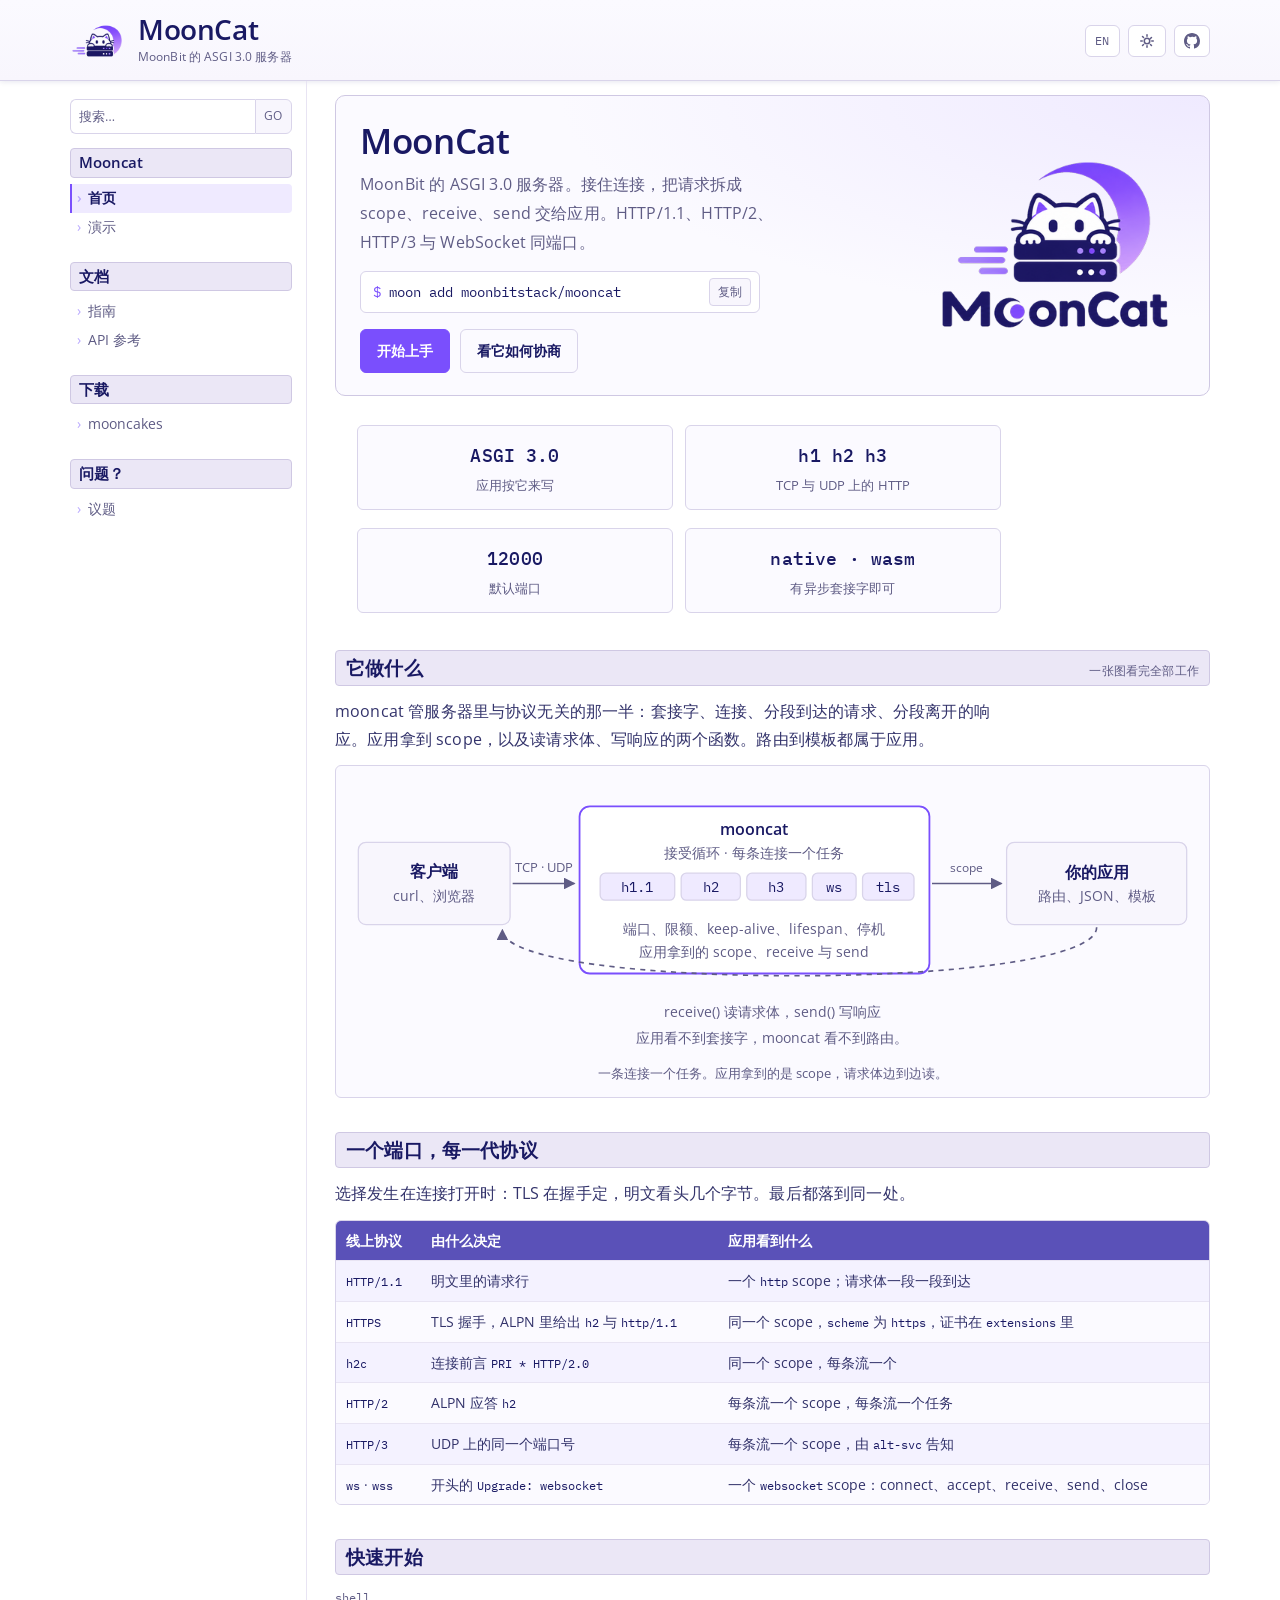
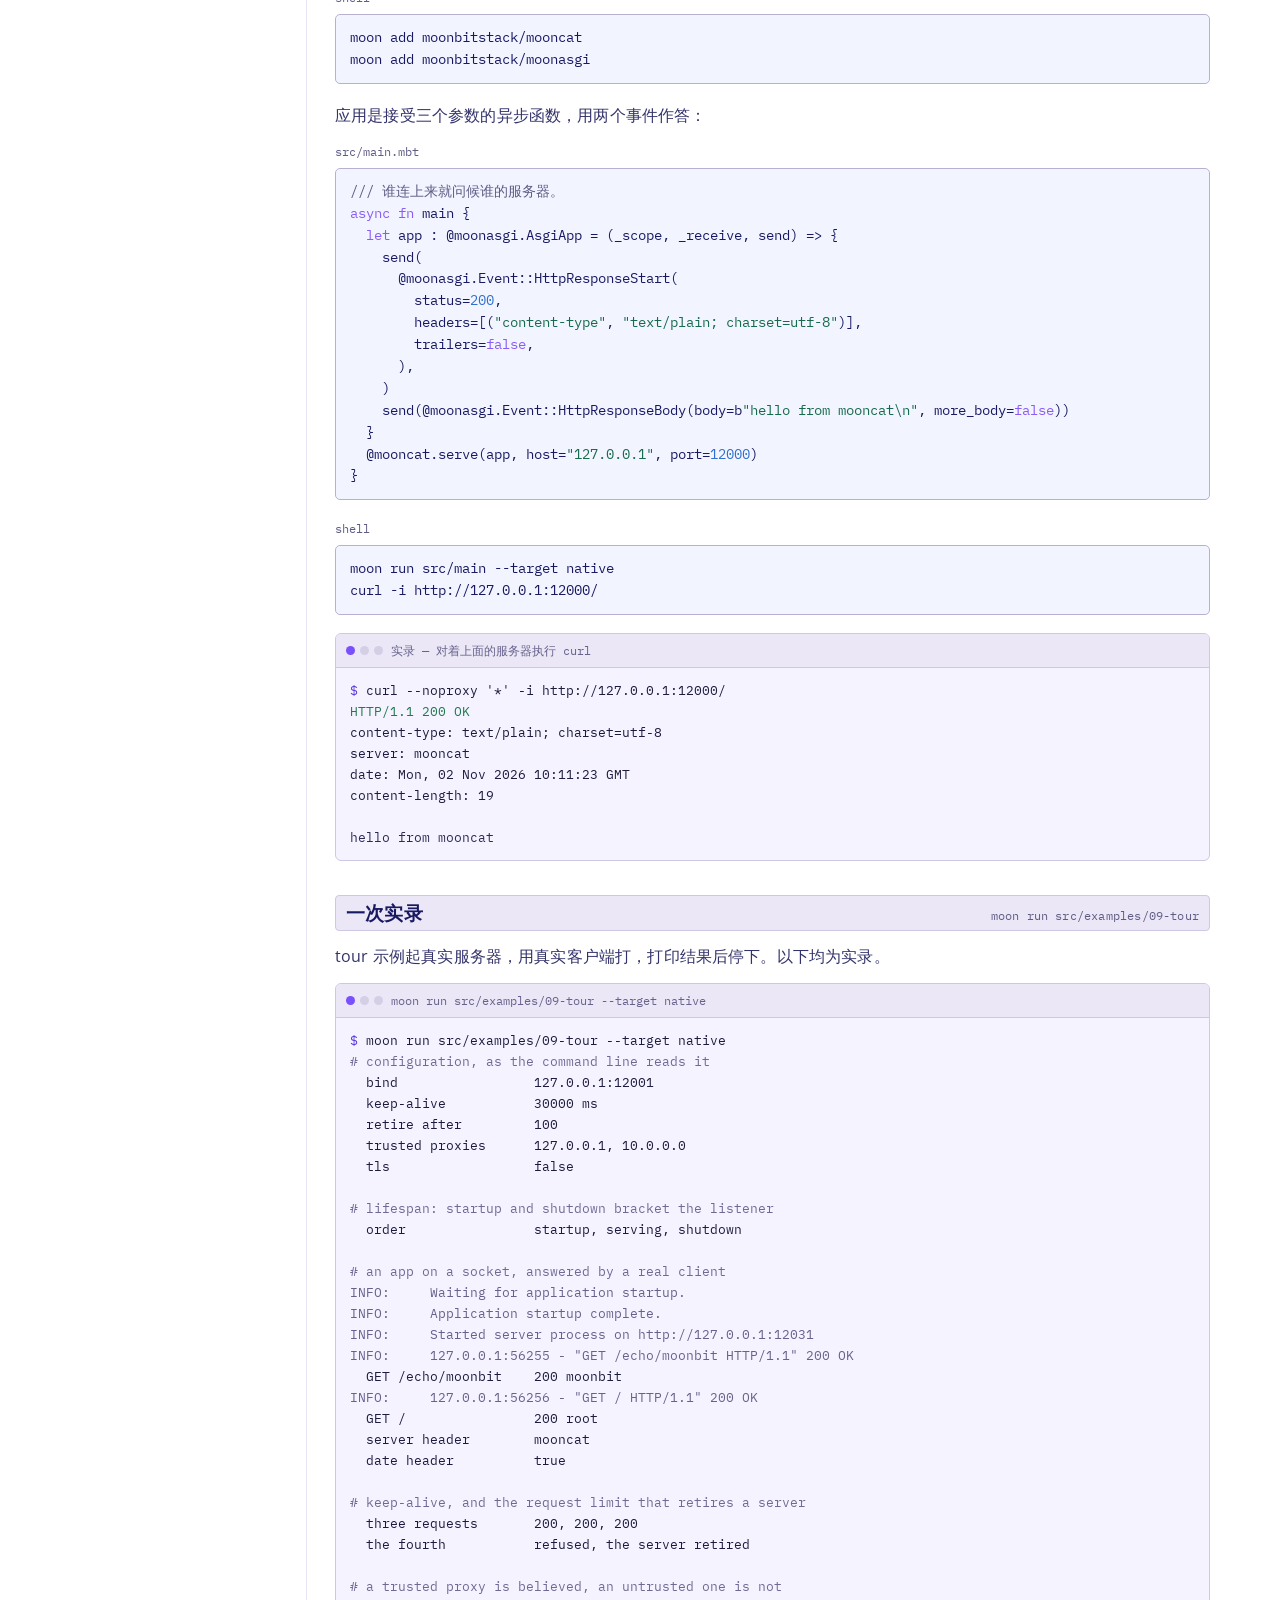
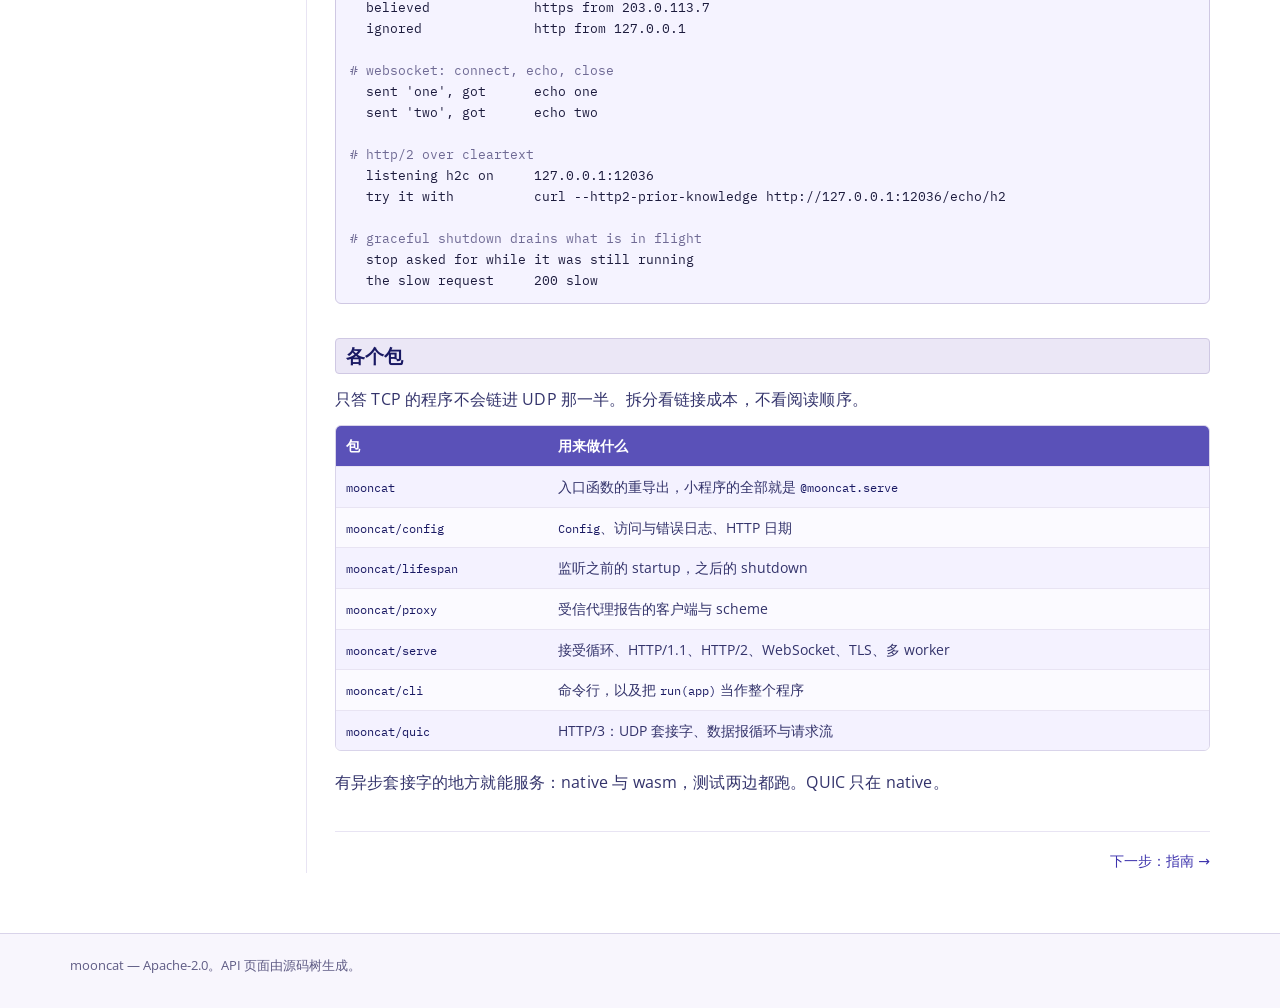
==== docs/zh/index.html @ 3634118f "docs(mooncat): one switch for the language, no strip of tabs, and blocks that keep the page's daylig" ====
<!doctype html>
<html lang="zh" data-root="..">
<head>
<meta charset="utf-8">
<meta name="viewport" content="width=device-width, initial-scale=1">
<title>mooncat — MoonBit 的 ASGI 3.0 服务器</title>
<meta name="description" content="mooncat 在 TCP 与 UDP 上跑一个 ASGI 应用：HTTP/1.1、HTTP/2、HTTP/3、WebSocket 与 TLS 都在一个端口上。">
<link rel="icon" href="../assets/favicon.png" type="image/png">
<link rel="preconnect" href="https://fonts.googleapis.com">
<link rel="preconnect" href="https://fonts.gstatic.com" crossorigin>
<link href="https://fonts.googleapis.com/css2?family=Open+Sans:wght@400;600;700&family=IBM+Plex+Mono:wght@400;500&display=swap" rel="stylesheet">
<link rel="stylesheet" href="../assets/site.css">
</head>
<body>

<header id="header">
  <div class="wrap">
    <div class="head">
      <a class="brand" href="./index.html">
        <img id="logo" src="../assets/icon-alt-light.png" data-light="../assets/icon-alt-light.png" data-dark="../assets/icon-alt.png" data-alt-light="../assets/icon-light.png" data-alt-dark="../assets/icon.png" data-alt-alt="mooncat" alt="MoonCat" width="54" height="49">
        <span class="name">
          <b data-word="MoonCat" data-alt-word="mooncat">MoonCat</b>
          <span>MoonBit 的 ASGI 3.0 服务器</span>
        </span>
      </a>
      <div class="head-tools">
        <a class="lang" href="../index.html" hreflang="en" title="English" aria-label="切换到英文">EN</a>
        <button id="theme" type="button" aria-label="切换主题">
          <svg viewBox="0 0 16 16" aria-hidden="true" fill="currentColor"><path d="M8 1a.75.75 0 0 1 .75.75v1.5a.75.75 0 0 1-1.5 0v-1.5A.75.75 0 0 1 8 1Zm0 11a.75.75 0 0 1 .75.75v1.5a.75.75 0 0 1-1.5 0v-1.5A.75.75 0 0 1 8 12Zm7-4a.75.75 0 0 1-.75.75h-1.5a.75.75 0 0 1 0-1.5h1.5A.75.75 0 0 1 15 8ZM4 8a.75.75 0 0 1-.75.75h-1.5a.75.75 0 0 1 0-1.5h1.5A.75.75 0 0 1 4 8Zm9.02-4.02a.75.75 0 0 1 0 1.06l-1.06 1.06a.75.75 0 1 1-1.06-1.06l1.06-1.06a.75.75 0 0 1 1.06 0ZM5.1 10.9a.75.75 0 0 1 0 1.06L4.04 13.02a.75.75 0 0 1-1.06-1.06L4.04 10.9a.75.75 0 0 1 1.06 0Zm7.92 2.12a.75.75 0 0 1-1.06 0L10.9 11.96a.75.75 0 0 1 1.06-1.06l1.06 1.06a.75.75 0 0 1 0 1.06ZM5.1 5.1a.75.75 0 0 1-1.06 0L2.98 4.04a.75.75 0 0 1 1.06-1.06L5.1 4.04a.75.75 0 0 1 0 1.06ZM8 4.5a3.5 3.5 0 1 0 0 7 3.5 3.5 0 0 0 0-7Zm0 1.5a2 2 0 1 1 0 4 2 2 0 0 1 0-4Z"/></svg>
        </button>
        <a class="gh" href="https://github.com/moonbitstack/mooncat" title="源码在 GitHub">
          <svg viewBox="0 0 16 16" aria-hidden="true" fill="currentColor"><path d="M8 0C3.58 0 0 3.58 0 8c0 3.54 2.29 6.53 5.47 7.59.4.07.55-.17.55-.38 0-.19-.01-.82-.01-1.49-2.01.37-2.53-.49-2.69-.94-.09-.23-.48-.94-.82-1.13-.28-.15-.68-.52-.01-.53.63-.01 1.08.58 1.23.82.72 1.21 1.87.87 2.33.66.07-.52.28-.87.51-1.07-1.78-.2-3.64-.89-3.64-3.95 0-.87.31-1.59.82-2.15-.08-.2-.36-1.02.08-2.12 0 0 .67-.21 2.2.82a7.4 7.4 0 0 1 2-.27c.68 0 1.36.09 2 .27 1.53-1.04 2.2-.82 2.2-.82.44 1.1.16 1.92.08 2.12.51.56.82 1.27.82 2.15 0 3.07-1.87 3.75-3.65 3.95.29.25.54.73.54 1.48 0 1.07-.01 1.93-.01 2.2 0 .21.15.46.55.38A8.01 8.01 0 0 0 16 8c0-4.42-3.58-8-8-8Z"/></svg>
        </a>
      </div>    </div>
  </div>
</header>

<main id="middle">
  <nav id="side" aria-label="文档导航">
  <form class="search" id="search-form" role="search">
    <label class="sr-only" for="q">搜索文档</label>
    <input id="q" type="search" placeholder="搜索…" autocomplete="off">
    <button type="submit">GO</button>
    <ul class="hits" hidden></ul>
  </form>
  <section class="grp">
    <h2>Mooncat</h2>
    <ul>
      <li><a href="./index.html" aria-current="page">首页</a></li>
      <li><a href="./playground.html">演示</a></li>
    </ul>
  </section>
  <section class="grp">
    <h2>文档</h2>
    <ul>
      <li><a href="./guide.html">指南</a></li>
      <li><a href="./api.html">API 参考</a></li>
    </ul>
  </section>
  <section class="grp">
    <h2>下载</h2>
    <ul>
      <li><a href="https://mooncakes.io/docs/moonbitstack/mooncat">mooncakes</a></li>
    </ul>
  </section>
  <section class="grp">
    <h2>问题？</h2>
    <ul>
      <li><a href="https://github.com/moonbitstack/mooncat/issues">议题</a></li>
    </ul>
  </section>
  </nav>

  <article class="content">

    <section class="hero">
      <div>
        <h1>MoonCat</h1>
        <p class="tag">MoonBit 的 ASGI 3.0 服务器。接住连接，把请求拆成 scope、receive、send 交给应用。HTTP/1.1、HTTP/2、HTTP/3 与 WebSocket 同端口。</p>
        <div class="install">
          <span class="ps1">$</span>
          <code>moon add moonbitstack/mooncat</code>
          <button type="button" data-copy="moon add moonbitstack/mooncat">复制</button>
        </div>
        <div class="cta">
          <a class="btn" href="./guide.html#first">开始上手</a>
          <a class="btn ghost" href="./playground.html">看它如何协商</a>
        </div>
      </div>
      <div class="shot">
        <img src="../assets/lockup-alt-light.png" data-light="../assets/lockup-alt-light.png" data-dark="../assets/icon-alt.png" data-alt-light="../assets/lockup-light.png" data-alt-dark="../assets/icon.png" alt="mooncat 的标志：一轮新月前，一只猫趴在两条服务器横杆上张望。" width="240" height="220">
      </div>
    </section>

    <ul class="facts">
      <li><b>ASGI 3.0</b><span>应用按它来写</span></li>
      <li><b>h1 h2 h3</b><span>TCP 与 UDP 上的 HTTP</span></li>
      <li><b>12000</b><span>默认端口</span></li>
      <li><b>native · wasm</b><span>有异步套接字即可</span></li>
    </ul>

    <section class="section" id="what">
      <h2 class="bar">它做什么<span class="aside">一张图看完全部工作</span></h2>
      <p>mooncat 管服务器里与协议无关的那一半：套接字、连接、分段到达的请求、分段离开的响应。应用拿到 scope，以及读请求体、写响应的两个函数。路由到模板都属于应用。</p>

      <figure class="diagram">
        <svg viewBox="0 0 660 216" role="img" aria-labelledby="flowtitle">
          <title id="flowtitle">客户端连到 mooncat，mooncat 把请求以 scope、receive、send 的形式交给应用。</title>
          <defs>
            <marker id="ar" viewBox="0 0 10 10" refX="9" refY="5" markerWidth="7" markerHeight="7" orient="auto-start-reverse">
              <path d="M0 0 10 5 0 10z" fill="var(--muted)"/>
            </marker>
          </defs>
          <g font-family="Open Sans, PingFang SC, Microsoft YaHei, sans-serif" font-size="12.5" text-anchor="middle">
            <rect x="8" y="50" width="118" height="64" rx="6" fill="var(--band)" stroke="var(--line)"/>
            <text x="67" y="77" fill="var(--ink)" font-weight="600">客户端</text>
            <text x="67" y="96" fill="var(--muted)" font-size="11">curl、浏览器</text>

            <rect x="180" y="22" width="272" height="130" rx="8" fill="var(--paper)" stroke="var(--accent)" stroke-width="1.4"/>
            <text x="316" y="44" fill="var(--ink)" font-weight="600">mooncat</text>
            <text x="316" y="62" fill="var(--muted)" font-size="11">接受循环 · 每条连接一个任务</text>
            <g font-family="IBM Plex Mono, monospace" font-size="10.5">
              <rect x="196" y="74" width="58" height="21" rx="4" fill="var(--accent-soft)" stroke="var(--line)"/>
              <text x="225" y="89" fill="var(--ink)">h1.1</text>
              <rect x="259" y="74" width="46" height="21" rx="4" fill="var(--accent-soft)" stroke="var(--line)"/>
              <text x="282" y="89" fill="var(--ink)">h2</text>
              <rect x="310" y="74" width="46" height="21" rx="4" fill="var(--accent-soft)" stroke="var(--line)"/>
              <text x="333" y="89" fill="var(--ink)">h3</text>
              <rect x="361" y="74" width="34" height="21" rx="4" fill="var(--accent-soft)" stroke="var(--line)"/>
              <text x="378" y="89" fill="var(--ink)">ws</text>
              <rect x="400" y="74" width="40" height="21" rx="4" fill="var(--accent-soft)" stroke="var(--line)"/>
              <text x="420" y="89" fill="var(--ink)">tls</text>
            </g>
            <text x="316" y="121" fill="var(--muted)" font-size="11">端口、限额、keep-alive、lifespan、停机</text>
            <text x="316" y="139" fill="var(--muted)" font-size="11">应用拿到的 scope、receive 与 send</text>

            <rect x="512" y="50" width="140" height="64" rx="6" fill="var(--band)" stroke="var(--line)"/>
            <text x="582" y="78" fill="var(--ink)" font-weight="600">你的应用</text>
            <text x="582" y="96" fill="var(--muted)" font-size="11">路由、JSON、模板</text>

            <line x1="128" y1="82" x2="176" y2="82" stroke="var(--muted)" stroke-width="1.3" marker-end="url(#ar)"/>
            <text x="152" y="73" fill="var(--muted)" font-size="10">TCP · UDP</text>
            <line x1="454" y1="82" x2="508" y2="82" stroke="var(--muted)" stroke-width="1.3" marker-end="url(#ar)"/>
            <text x="481" y="73" fill="var(--muted)" font-size="9.5">scope</text>

            <path d="M582 116 C 582 166, 120 166, 120 118" fill="none" stroke="var(--muted)" stroke-width="1.3" stroke-dasharray="4 4" marker-end="url(#ar)"/>
            <text x="330" y="186" fill="var(--muted)" font-size="10.5">receive() 读请求体，send() 写响应</text>
            <text x="330" y="206" fill="var(--muted)" font-size="11">应用看不到套接字，mooncat 看不到路由。</text>
          </g>
        </svg>
        <figcaption>一条连接一个任务。应用拿到的是 scope，请求体边到边读。</figcaption>
      </figure>
    </section>

    <section class="section" id="protocols">
      <h2 class="bar">一个端口，每一代协议</h2>
      <p>选择发生在连接打开时：TLS 在握手定，明文看头几个字节。最后都落到同一处。</p>
      <div class="tbl-wrap">
        <table class="tbl">
          <thead><tr><th>线上协议</th><th>由什么决定</th><th>应用看到什么</th></tr></thead>
          <tbody>
            <tr><td><code>HTTP/1.1</code></td><td>明文里的请求行</td><td>一个 <code>http</code> scope；请求体一段一段到达</td></tr>
            <tr><td><code>HTTPS</code></td><td>TLS 握手，ALPN 里给出 <code>h2</code> 与 <code>http/1.1</code></td><td>同一个 scope，<code>scheme</code> 为 <code>https</code>，证书在 <code>extensions</code> 里</td></tr>
            <tr><td><code>h2c</code></td><td>连接前言 <code>PRI * HTTP/2.0</code></td><td>同一个 scope，每条流一个</td></tr>
            <tr><td><code>HTTP/2</code></td><td>ALPN 应答 <code>h2</code></td><td>每条流一个 scope，每条流一个任务</td></tr>
            <tr><td><code>HTTP/3</code></td><td>UDP 上的同一个端口号</td><td>每条流一个 scope，由 <code>alt-svc</code> 告知</td></tr>
            <tr><td><code>ws</code> · <code>wss</code></td><td>开头的 <code>Upgrade: websocket</code></td><td>一个 <code>websocket</code> scope：connect、accept、receive、send、close</td></tr>
          </tbody>
        </table>
      </div>
    </section>

    <section class="section" id="start">
      <h2 class="bar">快速开始</h2>

      <figure class="code">
        <figcaption>shell</figcaption>
        <pre>moon add moonbitstack/mooncat
moon add moonbitstack/moonasgi</pre>
      </figure>

      <p>应用是接受三个参数的异步函数，用两个事件作答：</p>

      <figure class="code">
        <figcaption>src/main.mbt</figcaption>
        <pre><span class="cm">/// 谁连上来就问候谁的服务器。</span>
<span class="k">async fn</span> main {
  <span class="k">let</span> app : @moonasgi.AsgiApp = (_scope, _receive, send) =&gt; {
    send(
      @moonasgi.Event::HttpResponseStart(
        status=<span class="ty">200</span>,
        headers=[(<span class="st">"content-type"</span>, <span class="st">"text/plain; charset=utf-8"</span>)],
        trailers=<span class="k">false</span>,
      ),
    )
    send(@moonasgi.Event::HttpResponseBody(body=b<span class="st">"hello from mooncat\n"</span>, more_body=<span class="k">false</span>))
  }
  @mooncat.serve(app, host=<span class="st">"127.0.0.1"</span>, port=<span class="ty">12000</span>)
}</pre>
      </figure>

      <figure class="code">
        <figcaption>shell</figcaption>
        <pre>moon run src/main --target native
curl -i http://127.0.0.1:12000/</pre>
      </figure>

      <figure class="term">
        <figcaption class="bar-top"><span class="dots"><i></i><i></i><i></i></span> 实录 — 对着上面的服务器执行 curl</figcaption>
        <pre><span class="p">$</span> curl --noproxy '*' -i http://127.0.0.1:12000/
<span class="ok">HTTP/1.1 200 OK</span>
content-type: text/plain; charset=utf-8
server: mooncat
date: Mon, 02 Nov 2026 10:11:23 GMT
content-length: 19

<span class="o">hello from mooncat</span></pre>
      </figure>
    </section>

    <section class="section" id="recorded">
      <h2 class="bar">一次实录<span class="aside">moon run src/examples/09-tour</span></h2>
      <p>tour 示例起真实服务器，用真实客户端打，打印结果后停下。以下均为实录。</p>
      <figure class="term">
        <figcaption class="bar-top"><span class="dots"><i></i><i></i><i></i></span> moon run src/examples/09-tour --target native</figcaption>
        <pre><span class="p">$</span> moon run src/examples/09-tour --target native
<span class="c"># configuration, as the command line reads it</span>
  bind                 127.0.0.1:12001
  keep-alive           30000 ms
  retire after         100
  trusted proxies      127.0.0.1, 10.0.0.0
  tls                  false

<span class="c"># lifespan: startup and shutdown bracket the listener</span>
  order                startup, serving, shutdown

<span class="c"># an app on a socket, answered by a real client</span>
<span class="dim">INFO:     Waiting for application startup.</span>
<span class="dim">INFO:     Application startup complete.</span>
<span class="dim">INFO:     Started server process on http://127.0.0.1:12031</span>
<span class="dim">INFO:     127.0.0.1:56255 - "GET /echo/moonbit HTTP/1.1" 200 OK</span>
  GET /echo/moonbit    200 moonbit
<span class="dim">INFO:     127.0.0.1:56256 - "GET / HTTP/1.1" 200 OK</span>
  GET /                200 root
  server header        mooncat
  date header          true

<span class="c"># keep-alive, and the request limit that retires a server</span>
  three requests       200, 200, 200
  the fourth           refused, the server retired

<span class="c"># a trusted proxy is believed, an untrusted one is not</span>
  believed             https from 203.0.113.7
  ignored              http from 127.0.0.1

<span class="c"># websocket: connect, echo, close</span>
  sent 'one', got      echo one
  sent 'two', got      echo two

<span class="c"># http/2 over cleartext</span>
  listening h2c on     127.0.0.1:12036
  try it with          curl --http2-prior-knowledge http://127.0.0.1:12036/echo/h2

<span class="c"># graceful shutdown drains what is in flight</span>
  stop asked for while it was still running
  the slow request     200 slow</pre>
      </figure>
    </section>

    <section class="section" id="packages">
      <h2 class="bar">各个包</h2>
      <p>只答 TCP 的程序不会链进 UDP 那一半。拆分看链接成本，不看阅读顺序。</p>
      <div class="tbl-wrap">
        <table class="tbl">
          <thead><tr><th>包</th><th>用来做什么</th></tr></thead>
          <tbody>
            <tr><td><code>mooncat</code></td><td>入口函数的重导出，小程序的全部就是 <code>@mooncat.serve</code></td></tr>
            <tr><td><code>mooncat/config</code></td><td><code>Config</code>、访问与错误日志、HTTP 日期</td></tr>
            <tr><td><code>mooncat/lifespan</code></td><td>监听之前的 startup，之后的 shutdown</td></tr>
            <tr><td><code>mooncat/proxy</code></td><td>受信代理报告的客户端与 scheme</td></tr>
            <tr><td><code>mooncat/serve</code></td><td>接受循环、HTTP/1.1、HTTP/2、WebSocket、TLS、多 worker</td></tr>
            <tr><td><code>mooncat/cli</code></td><td>命令行，以及把 <code>run(app)</code> 当作整个程序</td></tr>
            <tr><td><code>mooncat/quic</code></td><td>HTTP/3：UDP 套接字、数据报循环与请求流</td></tr>
          </tbody>
        </table>
      </div>
      <p>有异步套接字的地方就能服务：native 与 wasm，测试两边都跑。QUIC 只在 native。</p>
    </section>

    <nav class="pager" aria-label="Previous and next page">
      <span></span>
      <a href="./guide.html">下一步：指南 →</a>
    </nav>

  </article>
</main>

<footer id="footer">
  <div class="wrap">
    <span>mooncat — Apache-2.0。API 页面由源码树生成。</span>
  </div>
</footer>

<button class="to-top" id="to-top" type="button" aria-label="回到顶部" hidden>
  <svg viewBox="0 0 16 16" aria-hidden="true" fill="currentColor"><path d="M8 3.5 3.5 8l1.06 1.06L7.25 6.4V13h1.5V6.4l2.69 2.66L12.5 8 8 3.5Z"/></svg>
</button>

<script src="../assets/search-index.js"></script>
<script src="../assets/site.js"></script>
</body>
</html>
---- docs/assets/site.css ----
/* mooncat documentation — the layout and furniture of the Apache Tomcat site,
   in mooncat's colours. Two themes, both defined here; nothing is set inline. */

:root {
  --ink: #191963;
  --ink-soft: #33336b;
  --muted: #5f5c85;
  --paper: #ffffff;
  --band: #f8f6fd;
  --band-2: #fbfaff;
  --line: #d9d4ea;
  --line-soft: #e8e4f3;
  --link: #3d33ad;
  --link-hover: #6a45f5;
  --accent: #7a4ffd;
  --accent-soft: #efeaff;
  --lilac: #b8a8ff;
  --bar: #ebe7f6;
  --bar-line: #cfc8e3;
  --code-bg: #f2f5ff;
  --code-line: #b7b0d0;
  --term-bg: #f5f3ff;
  --term-line: #cfc8e3;
  --term-bar: #ebe7f6;
  --term-dot: #d5cfe6;
  --term-ink: #1c1b3d;
  --term-dim: #67628c;
  --term-prompt: #5b39d6;
  --term-out: #2b2a52;
  --term-comment: #6f6a94;
  --tbl-head: #5a51b8;
  --tbl-odd: #f4f2ff;
  --tbl-even: #fbfaff;
  --ok: #1f7a4d;
  --shadow: 0 0 6px rgba(25, 25, 99, 0.14);
  --radius: 6px;
}

:root[data-theme="dark"] {
  --ink: #ecebfa;
  --ink-soft: #cfcbe8;
  --muted: #a29dc4;
  --paper: #0f0e1e;
  --band: #171638;
  --band-2: #141330;
  --line: #33305a;
  --line-soft: #262447;
  --link: #ada0ff;
  --link-hover: #cec5ff;
  --accent: #9a8bff;
  --accent-soft: #1e1b3d;
  --lilac: #6f5fd0;
  --bar: #201e3c;
  --bar-line: #36325c;
  --code-bg: #171634;
  --code-line: #37335e;
  --term-bg: #0b0a1c;
  --term-line: #2a2750;
  --term-bar: #1b1a44;
  --term-dot: #3a3772;
  --term-ink: #e7e3ff;
  --term-dim: #8e88c2;
  --term-prompt: #b8a8ff;
  --term-out: #d8d3ff;
  --term-comment: #8f89c4;
  --tbl-head: #443a9e;
  --tbl-odd: #15142d;
  --tbl-even: #121126;
  --ok: #6fd39d;
  --shadow: 0 0 6px rgba(0, 0, 0, 0.5);
}

@media (prefers-color-scheme: dark) {
  :root:not([data-theme="light"]) {
    --ink: #ecebfa;
    --ink-soft: #cfcbe8;
    --muted: #a29dc4;
    --paper: #0f0e1e;
    --band: #171638;
    --band-2: #141330;
    --line: #33305a;
    --line-soft: #262447;
    --link: #ada0ff;
    --link-hover: #cec5ff;
    --accent: #9a8bff;
    --accent-soft: #1e1b3d;
    --lilac: #6f5fd0;
    --bar: #201e3c;
    --bar-line: #36325c;
    --code-bg: #171634;
    --code-line: #37335e;
    --term-bg: #0b0a1c;
    --term-line: #2a2750;
    --term-bar: #1b1a44;
    --term-dot: #3a3772;
    --term-ink: #e7e3ff;
    --term-dim: #8e88c2;
    --term-prompt: #b8a8ff;
    --term-out: #d8d3ff;
    --term-comment: #8f89c4;
    --tbl-head: #443a9e;
    --tbl-odd: #15142d;
    --tbl-even: #121126;
    --ok: #6fd39d;
    --shadow: 0 0 6px rgba(0, 0, 0, 0.5);
  }
}

*,
*::before,
*::after { box-sizing: border-box; }

html,
button,
input,
textarea,
select { font-variant-ligatures: no-contextual; }

html { scroll-behavior: smooth; }

@media (prefers-reduced-motion: reduce) {
  html { scroll-behavior: auto; }
  *,
  *::before,
  *::after { animation: none !important; transition: none !important; }
}

/* Scrollbars. Chrome drops ::-webkit-scrollbar as soon as scrollbar-width or
   scrollbar-color is set, so the standard properties live only in the branch
   that has no ::-webkit-scrollbar to style. The page bar is always drawn, as
   it is on the pages this one follows: a reader can see there is more below
   without moving the pointer. Panes inside the page are faint until hovered. */

@supports selector(::-webkit-scrollbar) {
  html::-webkit-scrollbar { width: 12px; height: 12px; }
  html::-webkit-scrollbar-track { background: transparent; }
  html::-webkit-scrollbar-thumb {
    border-radius: 99px;
    border: 4px solid transparent;
    background-clip: content-box;
    background-color: var(--lilac);
  }
  html::-webkit-scrollbar-thumb:hover { background-color: var(--accent); }

  .scroll::-webkit-scrollbar,
  pre::-webkit-scrollbar,
  #side::-webkit-scrollbar { width: 10px; height: 10px; }
  .scroll::-webkit-scrollbar-track,
  pre::-webkit-scrollbar-track,
  #side::-webkit-scrollbar-track { background: transparent; }
  .scroll::-webkit-scrollbar-thumb,
  pre::-webkit-scrollbar-thumb,
  #side::-webkit-scrollbar-thumb {
    border-radius: 99px;
    border: 3px solid transparent;
    background-clip: content-box;
    background-color: color-mix(in srgb, var(--accent) 22%, transparent);
  }
  .scroll:hover::-webkit-scrollbar-thumb,
  pre:hover::-webkit-scrollbar-thumb,
  #side:hover::-webkit-scrollbar-thumb {
    background-color: color-mix(in srgb, var(--accent) 55%, transparent);
  }
}

@supports not selector(::-webkit-scrollbar) {
  html {
    scrollbar-width: thin;
    scrollbar-color: var(--lilac) transparent;
  }
  .scroll,
  pre,
  #side {
    scrollbar-width: thin;
    scrollbar-color: color-mix(in srgb, var(--accent) 30%, transparent) transparent;
  }
  .scroll:hover,
  pre:hover,
  #side:hover { scrollbar-color: color-mix(in srgb, var(--accent) 60%, transparent) transparent; }
}

body {
  margin: 0;
  background: var(--paper);
  color: var(--ink-soft);
  font-family: "Open Sans", system-ui, -apple-system, "Segoe UI", sans-serif;
  font-size: 15.5px;
  line-height: 1.68;
  -webkit-font-smoothing: antialiased;
}

img { border: 0; max-width: 100%; height: auto; }
a { color: var(--link); text-decoration: none; }
a:hover { color: var(--link-hover); text-decoration: underline; }
code, pre, kbd, .mono { font-family: "IBM Plex Mono", Consolas, ui-monospace, monospace; }

h1, h2, h3, h4 { color: var(--ink); font-weight: 600; line-height: 1.3; }

:focus-visible { outline: 2px solid var(--accent); outline-offset: 2px; }

/* Form controls are ours, not the browser's: the search field is a bordered
   box in the page's own type, with no native clear button or spinner. */
input,
button,
select,
textarea { font-family: inherit; }

input[type="search"] {
  -webkit-appearance: none;
  appearance: none;
}
input[type="search"]::-webkit-search-cancel-button,
input[type="search"]::-webkit-search-decoration {
  -webkit-appearance: none;
  appearance: none;
}
input[type="search"]::-ms-clear { display: none; }

.hits[hidden] { display: none; }

::selection {
  background: color-mix(in srgb, var(--accent) 32%, transparent);
  color: var(--ink);
}

/* ------------------------------------------------------------------ header */

#header {
  background: var(--band);
  background-image: linear-gradient(to bottom, var(--band-2) 0%, var(--band) 100%);
  border-bottom: 1px solid var(--line);
  box-shadow: var(--shadow);
}

.wrap {
  max-width: 1180px;
  margin: 0 auto;
  padding: 0 20px;
}

.head {
  display: flex;
  align-items: center;
  gap: 16px;
  padding: 14px 0 12px;
}

.brand {
  display: flex;
  align-items: center;
  gap: 14px;
  color: inherit;
  text-decoration: none;
  min-width: 0;
}
.brand:hover { text-decoration: none; }

.brand img {
  width: 54px;
  height: auto;
  border-radius: 11px;
  display: block;
  flex: none;
}

.brand .name {
  display: flex;
  flex-direction: column;
  min-width: 0;
}
.brand .name b {
  font-size: 1.72rem;
  font-weight: 600;
  letter-spacing: -0.015em;
  color: var(--ink);
  line-height: 1.15;
}
.brand .name span {
  font-size: 0.78rem;
  color: var(--muted);
  letter-spacing: 0.01em;
  white-space: nowrap;
  overflow: hidden;
  text-overflow: ellipsis;
}

.head-tools {
  margin-left: auto;
  display: flex;
  align-items: center;
  gap: 8px;
}

.head-tools a,
.head-tools button {
  display: inline-flex;
  align-items: center;
  justify-content: center;
  height: 32px;
  padding: 0 10px;
  border: 1px solid var(--line);
  border-radius: var(--radius);
  background: var(--paper);
  color: var(--muted);
  font: inherit;
  font-size: 0.8rem;
  cursor: pointer;
  text-decoration: none;
}
.head-tools a:hover,
.head-tools button:hover {
  border-color: var(--accent);
  color: var(--ink);
  text-decoration: none;
}
.head-tools svg { width: 16px; height: 16px; display: block; }
.head-tools .gh { padding: 0 9px; }

/* ------------------------------------------------------------------ layout */

#middle {
  max-width: 1180px;
  margin: 0 auto;
  padding: 0 20px 40px;
  display: grid;
  grid-template-columns: 236px minmax(0, 1fr);
  gap: 0;
  align-items: start;
}

#side {
  position: sticky;
  top: 0;
  max-height: 100vh;
  overflow-y: auto;
  padding: 18px 14px 40px 0;
  font-size: 0.9rem;
}

#side .grp { margin-bottom: 20px; }
#side h2 {
  font-size: 0.94rem;
  margin: 0 0 6px;
  color: var(--ink);
  padding: 4px 8px;
  background: var(--bar);
  border: 1px solid var(--bar-line);
  border-radius: 4px;
}
#side ul { list-style: none; margin: 0; padding: 0; }
#side li { margin: 0; }
#side li a {
  display: block;
  padding: 4px 8px 4px 16px;
  line-height: 1.45;
  color: var(--muted);
  border-left: 2px solid transparent;
  border-radius: 0 4px 4px 0;
  text-decoration: none;
  position: relative;
}
#side li a::before {
  content: "\203A";
  position: absolute;
  left: 5px;
  color: var(--lilac);
}
#side li a:hover { color: var(--ink); background: var(--accent-soft); text-decoration: none; }
#side li a[aria-current="page"],
#side li a.on {
  color: var(--ink);
  background: var(--accent-soft);
  border-left-color: var(--accent);
  font-weight: 600;
}
#side .sub a { padding-left: 26px; font-size: 0.86rem; }
#side .sub a::before { content: "\00B7"; left: 15px; }

.content {
  min-width: 0;
  padding: 8px 0 0 28px;
  border-left: 1px solid var(--line-soft);
}

/* ---------------------------------------------------------------- typography */

.content h1 {
  font-size: 2.05rem;
  margin: 6px 0 6px;
  letter-spacing: -0.01em;
}

.lede {
  font-size: 1.06rem;
  color: var(--muted);
  max-width: 68ch;
  margin: 0 0 22px;
}

.section {
  margin: 34px 0 0;
  scroll-margin-top: 12px;
}

h2.bar,
h3.bar {
  background: var(--bar);
  border: 1px solid var(--bar-line);
  border-radius: 4px;
  padding: 5px 10px;
  font-size: 1.16rem;
  margin: 0 0 12px;
  display: flex;
  align-items: baseline;
  gap: 10px;
  flex-wrap: wrap;
}
h2.bar .aside,
h3.bar .aside {
  margin-left: auto;
  font-size: 0.78rem;
  font-weight: 400;
  color: var(--muted);
  font-family: "IBM Plex Mono", monospace;
}
h3.bar { font-size: 1.02rem; background: var(--band-2); }

.content p { margin: 0 0 12px; max-width: 74ch; }
.content ul, .content ol { margin: 0 0 14px; padding-left: 22px; max-width: 74ch; }
.content li { margin: 3px 0; }
.content li::marker { color: var(--accent); }

.content code {
  background: var(--code-bg);
  border: 1px solid var(--line-soft);
  border-radius: 4px;
  padding: 0.05em 0.36em;
  font-size: 0.88em;
  color: var(--ink);
  overflow-wrap: anywhere;
}

kbd {
  border: 1px solid var(--line);
  border-bottom-width: 2px;
  border-radius: 4px;
  padding: 0.05em 0.36em;
  font-size: 0.84em;
  background: var(--band);
}

/* ------------------------------------------------------------------- code */

.code {
  position: relative;
  margin: 0 0 18px;
}

.code .cap,
.code figcaption {
  display: flex;
  align-items: center;
  gap: 8px;
  font-size: 0.76rem;
  color: var(--muted);
  font-family: "IBM Plex Mono", monospace;
  margin-bottom: 5px;
}
.code .cap .path { color: var(--muted); }

.code pre {
  margin: 0;
  overflow-x: auto;
  background: var(--code-bg);
  border: 1px solid var(--code-line);
  border-radius: 5px;
  padding: 12px 14px;
  font-size: 0.845rem;
  line-height: 1.62;
  color: var(--ink);
  tab-size: 2;
}

.code .copy {
  position: absolute;
  top: 4px;
  right: 6px;
  border: 1px solid var(--line);
  background: var(--paper);
  color: var(--muted);
  border-radius: 4px;
  font: inherit;
  font-size: 0.7rem;
  padding: 1px 6px;
  cursor: pointer;
  opacity: 0;
  transition: opacity 0.12s;
}
.code:hover .copy,
.code .copy:focus-visible { opacity: 1; }
.code .copy.done { color: var(--ok); border-color: var(--ok); }

/* Syntax tint. Hand-set classes only; no highlighter script. */
.k { color: #8a5cf6; }
@media (prefers-color-scheme: dark) { .k { color: #c0a9ff; } }
:root[data-theme="dark"] .k { color: #c0a9ff; }
:root[data-theme="light"] .k { color: #8a5cf6; }
.ty { color: #2f6fd0; }
:root[data-theme="dark"] .ty { color: #8fc4ff; }
@media (prefers-color-scheme: dark) { :root:not([data-theme="light"]) .ty { color: #8fc4ff; } }
.st { color: #166b4a; }
:root[data-theme="dark"] .st { color: #7fe0ad; }
@media (prefers-color-scheme: dark) { :root:not([data-theme="light"]) .st { color: #7fe0ad; } }
.cm { color: var(--muted); }

/* The recorded sessions. A panel, not a screen: it is drawn in the page's own
   colours — pale in daylight, near-black after dark — so no block on a light
   page stays dark. */
.term {
  margin: 0 0 18px;
  border: 1px solid var(--term-line);
  border-radius: var(--radius);
  background: var(--term-bg);
  overflow: hidden;
}
.term .bar-top {
  display: flex;
  align-items: center;
  gap: 8px;
  padding: 6px 10px;
  background: var(--term-bar);
  border-bottom: 1px solid var(--term-line);
  color: var(--term-dim);
  font-family: "IBM Plex Mono", monospace;
  font-size: 0.74rem;
}
.term .bar-top .dots { display: flex; gap: 5px; }
.term .bar-top .dots i {
  width: 9px; height: 9px; border-radius: 50%;
  background: var(--term-dot); display: block;
}
.term .bar-top .dots i:first-child { background: var(--accent); }
.term pre {
  margin: 0;
  padding: 12px 14px;
  overflow-x: auto;
  color: var(--term-ink);
  font-size: 0.82rem;
  line-height: 1.6;
}
.term .p { color: var(--term-prompt); }
.term .o { color: var(--term-out); }
.term .c { color: var(--term-comment); }
.term .ok { color: var(--ok); }
.term .dim { color: var(--term-dim); }

/* ------------------------------------------------------------------ tables */

.tbl-wrap {
  margin: 0 0 18px;
  border: 1px solid var(--line);
  border-radius: var(--radius);
  overflow-x: auto;
}

table.tbl {
  border-collapse: collapse;
  width: 100%;
  font-size: 0.9rem;
  min-width: 100%;
}
.tbl th {
  background: var(--tbl-head);
  color: #fff;
  text-align: left;
  font-weight: 600;
  padding: 7px 10px;
  white-space: nowrap;
}
.tbl td {
  padding: 7px 10px;
  border-top: 1px solid var(--line-soft);
  vertical-align: top;
  overflow-wrap: anywhere;
}
.tbl tr:nth-child(odd) td { background: var(--tbl-odd); }
.tbl tr:nth-child(even) td { background: var(--tbl-even); }
.tbl code { background: transparent; border: 0; padding: 0; font-size: 0.86em; }
.tbl td.no { color: var(--muted); }

/* ------------------------------------------------------------------ search */

#side .search {
  position: relative;
  display: flex;
  margin: 0 0 14px;
}
#side .search input {
  flex: 1;
  min-width: 0;
  font: inherit;
  font-size: 0.82rem;
  padding: 5px 8px;
  color: var(--ink);
  background: var(--paper);
  border: 1px solid var(--line);
  border-right: 0;
  border-radius: var(--radius) 0 0 var(--radius);
}
#side .search input::placeholder { color: var(--muted); }
#side .search input:focus { outline: 2px solid var(--accent); outline-offset: -2px; }
#side .search button {
  flex: none;
  font: inherit;
  font-size: 0.72rem;
  letter-spacing: 0.05em;
  padding: 0 8px;
  cursor: pointer;
  color: var(--muted);
  background: var(--band);
  border: 1px solid var(--line);
  border-radius: 0 var(--radius) var(--radius) 0;
}
#side .search button:hover { color: var(--ink); border-color: var(--accent); }

.hits {
  position: absolute;
  z-index: 30;
  top: calc(100% + 4px);
  left: 0;
  right: 0;
  margin: 0;
  padding: 4px;
  list-style: none;
  max-height: 60vh;
  overflow-y: auto;
  background: var(--paper);
  border: 1px solid var(--line);
  border-radius: var(--radius);
  box-shadow: 0 12px 26px -14px rgba(25, 25, 99, 0.45);
}
.hits li a {
  display: block;
  padding: 5px 7px;
  border-radius: 4px;
  text-decoration: none;
}
.hits li a b {
  display: block;
  font-weight: 600;
  font-size: 0.84rem;
  color: var(--ink);
}
.hits li a span {
  display: block;
  font-family: "IBM Plex Mono", monospace;
  font-size: 0.7rem;
  color: var(--muted);
}
.hits li a:hover,
.hits li.on a { background: var(--accent-soft); text-decoration: none; }
.hits li.none { padding: 6px 8px; font-size: 0.8rem; color: var(--muted); }

.sr-only {
  position: absolute;
  width: 1px;
  height: 1px;
  padding: 0;
  margin: -1px;
  overflow: hidden;
  clip-path: inset(50%);
  white-space: nowrap;
}

/* ------------------------------------------------------- language switch */

/* One button, like the theme's: it names the other language, and pressing it
   goes there. The pages themselves decide which way it points. */

.head-tools .lang {
  font-family: "IBM Plex Mono", monospace;
  font-size: 0.76rem;
  letter-spacing: 0.06em;
  padding: 0 9px;
}

/* --------------------------------------------------------------- Chinese */

html[lang="zh"] body {
  font-family: "Open Sans", "PingFang SC", "Hiragino Sans GB", "Microsoft YaHei",
    "Noto Sans SC", system-ui, sans-serif;
  line-height: 1.78;
}
html[lang="zh"] .content p,
html[lang="zh"] .content li { letter-spacing: 0.01em; }
html[lang="zh"] .lede { font-size: 1.04rem; }
html[lang="zh"] h2.bar,
html[lang="zh"] h3.bar { letter-spacing: 0.01em; }
html[lang="zh"] .step p,
html[lang="zh"] .card p { letter-spacing: 0.01em; }

/* ------------------------------------------------------------- back to top */

.to-top {
  position: fixed;
  right: 22px;
  bottom: 22px;
  z-index: 40;
  width: 38px;
  height: 38px;
  display: grid;
  place-items: center;
  padding: 0;
  border: 1px solid var(--line);
  border-radius: 50%;
  background: var(--paper);
  color: var(--muted);
  cursor: pointer;
  box-shadow: 0 8px 22px -14px rgba(25, 25, 99, 0.55);
}
.to-top svg { width: 18px; height: 18px; display: block; }
.to-top:hover { color: var(--accent); border-color: var(--accent); }
.to-top:focus-visible { outline: 2px solid var(--accent); outline-offset: 2px; }
.to-top[hidden] { display: none; }

@media (width <= 620px) {
  .to-top { right: 14px; bottom: 14px; width: 34px; height: 34px; }
}

/* -------------------------------------------------------------------- home */

.hero {
  display: grid;
  grid-template-columns: minmax(0, 1fr) 260px;
  gap: 26px;
  align-items: center;
  padding: 22px 24px;
  margin: 6px 0 26px;
  border: 1px solid var(--bar-line);
  border-radius: 10px;
  background:
    radial-gradient(120% 120% at 100% 0%, var(--accent-soft) 0%, transparent 62%),
    var(--band-2);
}
.hero h1 { margin: 0 0 6px; font-size: 2.2rem; }
.hero p.tag {
  font-size: 1.02rem;
  color: var(--muted);
  margin: 0 0 14px;
  max-width: 46ch;
}
.hero .shot { justify-self: center; }
.hero .shot img { width: 240px; display: block; border-radius: 14px; }

.install {
  display: flex;
  align-items: center;
  gap: 8px;
  background: var(--paper);
  border: 1px solid var(--line);
  border-radius: var(--radius);
  padding: 6px 8px 6px 12px;
  max-width: 400px;
  font-family: "IBM Plex Mono", monospace;
  font-size: 0.85rem;
}
.install .ps1 { color: var(--accent); user-select: none; }
.install code { flex: 1; background: none; border: 0; padding: 0; font-size: 1em; }
.install button {
  border: 1px solid var(--line);
  background: var(--band);
  color: var(--muted);
  border-radius: 4px;
  font: inherit;
  font-size: 0.72rem;
  padding: 3px 8px;
  cursor: pointer;
}
.install button:hover { border-color: var(--accent); color: var(--ink); }

.cta {
  display: flex;
  flex-wrap: wrap;
  gap: 10px;
  margin-top: 16px;
}
.btn {
  display: inline-block;
  padding: 8px 16px;
  border-radius: var(--radius);
  border: 1px solid var(--accent);
  background: var(--accent);
  color: #fff;
  font-size: 0.9rem;
  font-weight: 600;
}
.btn:hover { background: var(--link-hover); border-color: var(--link-hover); color: #fff; text-decoration: none; }
/* Only the solid button flips its text: the ghost one is text on the page. */
:root[data-theme="dark"] .btn:not(.ghost) { color: #14122b; }
:root[data-theme="dark"] .btn.ghost { color: var(--ink); }
:root[data-theme="dark"] .btn.ghost:hover { color: var(--link-hover); }
@media (prefers-color-scheme: dark) {
  :root:not([data-theme="light"]) .btn:not(.ghost) { color: #14122b; }
  :root:not([data-theme="light"]) .btn.ghost { color: var(--ink); }
  :root:not([data-theme="light"]) .btn.ghost:hover { color: var(--link-hover); }
}
.btn.ghost {
  background: transparent;
  color: var(--ink);
  border-color: var(--line);
}
.btn.ghost:hover { border-color: var(--accent); color: var(--link); background: var(--accent-soft); }

/* The four facts under the hero: a flex row that breaks into two, each tile
   growing to share the width rather than sitting in a narrow column. */
.facts {
  display: flex;
  flex-wrap: wrap;
  gap: 12px;
  margin: 0 0 26px;
  padding: 0;
  list-style: none;
}
.facts li {
  flex: 1 1 300px;
  min-width: 0;
  text-align: center;
  border: 1px solid var(--line);
  border-radius: var(--radius);
  padding: 14px 16px;
  background: var(--band-2);
}
.facts b {
  display: block;
  font-family: "IBM Plex Mono", monospace;
  font-size: 1.12rem;
  white-space: nowrap;
  color: var(--ink);
  font-weight: 500;
  margin-bottom: 3px;
}
.facts span {
  display: block;
  font-size: 0.84rem;
  line-height: 1.5;
  color: var(--muted);
}

.cards {
  display: grid;
  grid-template-columns: repeat(auto-fit, minmax(215px, 1fr));
  gap: 12px;
  margin: 0 0 18px;
}
.card {
  border: 1px solid var(--line);
  border-radius: var(--radius);
  padding: 13px 15px;
  background: var(--band-2);
}
.card h3 {
  margin: 0 0 4px;
  font-size: 0.98rem;
  display: flex;
  align-items: center;
  gap: 7px;
}
.card h3 .dot {
  width: 8px; height: 8px; border-radius: 50%;
  background: var(--accent); flex: none;
}
.card p { margin: 0; font-size: 0.87rem; color: var(--muted); max-width: none; }

.note {
  border: 1px solid var(--bar-line);
  border-left: 4px solid var(--accent);
  border-radius: 0 var(--radius) var(--radius) 0;
  background: var(--band-2);
  padding: 10px 14px;
  margin: 0 0 18px;
  font-size: 0.92rem;
}
.note b { color: var(--ink); }
.note p { margin: 0 0 6px; }
.note p:last-child { margin: 0; }

/* ------------------------------------------------------------- the flow svg */

.diagram {
  border: 1px solid var(--line);
  border-radius: var(--radius);
  background: var(--band-2);
  padding: 12px;
  margin: 0 0 18px;
  overflow-x: auto;
}
.diagram svg { display: block; margin: 0 auto; min-width: 520px; }
.diagram figcaption {
  font-size: 0.8rem;
  color: var(--muted);
  text-align: center;
  padding-top: 6px;
}

/* -------------------------------------------------------------- playground */

.pick {
  display: flex;
  flex-wrap: wrap;
  gap: 8px;
  margin: 0 0 16px;
}
.pick button {
  font: inherit;
  font-size: 0.85rem;
  padding: 6px 12px;
  border-radius: 99px;
  border: 1px solid var(--line);
  background: var(--paper);
  color: var(--ink-soft);
  cursor: pointer;
  font-family: "IBM Plex Mono", monospace;
}
.pick button:hover { border-color: var(--accent); color: var(--ink); }
.pick button[aria-pressed="true"] {
  background: var(--accent);
  border-color: var(--accent);
  color: #fff;
}

.steps { display: grid; gap: 8px; margin: 0 0 16px; padding: 0; list-style: none; }
.step {
  display: grid;
  grid-template-columns: 30px minmax(0, 1fr);
  gap: 12px;
  border: 1px solid var(--line);
  border-left: 3px solid var(--line);
  border-radius: var(--radius);
  background: var(--band-2);
  padding: 9px 13px;
  opacity: 0.45;
  transition: opacity 0.25s, border-color 0.25s, background 0.25s;
}
.step.on { opacity: 1; border-left-color: var(--accent); background: var(--paper); }
.step .n {
  font-family: "IBM Plex Mono", monospace;
  font-size: 0.78rem;
  color: var(--accent);
  padding-top: 2px;
}
.step h4 { margin: 0 0 2px; font-size: 0.94rem; }
.step p {
  margin: 0;
  font-size: 0.86rem;
  color: var(--muted);
  max-width: none;
}
.step code { font-size: 0.82em; }

.trace-head {
  display: flex;
  align-items: baseline;
  gap: 10px;
  flex-wrap: wrap;
  margin: 0 0 6px;
  font-size: 0.8rem;
  color: var(--muted);
  font-family: "IBM Plex Mono", monospace;
}

/* ---------------------------------------------------------------- footer */

#footer {
  border-top: 1px solid var(--line);
  margin-top: 20px;
  padding: 20px 0 30px;
  background: var(--band);
  color: var(--muted);
  font-size: 0.84rem;
}
#footer .wrap {
  display: flex;
  flex-wrap: wrap;
  gap: 10px 22px;
  align-items: center;
  justify-content: space-between;
}
#footer a { color: var(--muted); }
#footer a:hover { color: var(--link); }
#footer .links { display: flex; gap: 16px; flex-wrap: wrap; }

.pager {
  display: flex;
  gap: 12px;
  justify-content: space-between;
  margin: 34px 0 0;
  padding-top: 16px;
  border-top: 1px solid var(--line-soft);
  font-size: 0.88rem;
}

/* ----------------------------------------------------------------- api page */

.api-head {
  display: flex;
  gap: 14px;
  align-items: baseline;
  flex-wrap: wrap;
}
.api-head h1 { margin-right: 6px; }
.pkg-desc { color: var(--muted); max-width: 74ch; margin: 0 0 14px; }

.item {
  border: 1px solid var(--line);
  border-radius: var(--radius);
  background: var(--paper);
  margin: 0 0 8px;
  overflow: hidden;
}
.item > summary {
  list-style: none;
  cursor: pointer;
  padding: 7px 12px;
  display: flex;
  gap: 10px;
  align-items: baseline;
  font-family: "IBM Plex Mono", monospace;
  font-size: 0.86rem;
  color: var(--ink);
  background: var(--band-2);
}
.item > summary::-webkit-details-marker { display: none; }
.item > summary:hover { background: var(--accent-soft); }
.item .caret {
  flex: none;
  width: 10px;
  height: 10px;
  border-right: 2px solid var(--muted);
  border-bottom: 2px solid var(--muted);
  transform: rotate(-45deg);
  margin: 2px 2px 0 2px;
  transition: transform 0.15s;
}
.item[open] .caret { transform: rotate(45deg); }
.item .kind {
  font-family: "IBM Plex Sans", sans-serif;
  font-size: 0.63rem;
  font-weight: 700;
  text-transform: uppercase;
  letter-spacing: 0.07em;
  color: var(--accent);
  border: 1px solid color-mix(in oklab, var(--accent) 30%, transparent);
  border-radius: 3px;
  padding: 0 4px;
  flex: none;
  line-height: 1.6;
}
.item .sig {
  flex: 1;
  min-width: 0;
  overflow-wrap: anywhere;
  white-space: pre-wrap;
}
.item[open] > summary { border-bottom: 1px solid var(--line-soft); }
.item .body { padding: 10px 13px 12px; }
.item .body p { margin: 0 0 8px; font-size: 0.92rem; }
.item .body p:last-child { margin: 0; }
.item .body pre {
  margin: 0 0 8px;
  overflow-x: auto;
  background: var(--code-bg);
  border: 1px solid var(--code-line);
  border-radius: 4px;
  padding: 9px 11px;
  font-size: 0.82rem;
}
.api-count {
  font-size: 0.82rem;
  color: var(--muted);
  margin: 0 0 16px;
}

.item .fields {
  margin: 0 0 8px;
  overflow-x: auto;
  background: var(--code-bg);
  border: 1px solid var(--code-line);
  border-radius: 4px;
  padding: 9px 11px;
  font-size: 0.82rem;
  color: var(--ink);
}
.item .alias,
.item .nobody {
  font-size: 0.88rem;
  color: var(--muted);
  margin: 0;
}
.item .meth {
  font-size: 0.84rem;
  color: var(--muted);
  margin: 6px 0 0;
  padding-left: 10px;
  border-left: 2px solid var(--line);
  overflow-wrap: anywhere;
}
.item .meth code { background: none; border: 0; padding: 0; color: var(--ink); font-size: 0.97em; }
section.pkg { margin-top: 30px; }
section.pkg h2.bar { font-family: "IBM Plex Mono", monospace; font-size: 1.06rem; }
section.pkg h3.bar { margin-top: 18px; }

/* ------------------------------------------------------------- narrow screens */

@media (width <= 900px) {
  #middle { grid-template-columns: minmax(0, 1fr); }
  /* The sidebar becomes a wrapped block of links: every page stays one tap away
     without a menu to open, and nothing scrolls sideways. */
  #side {
    position: static;
    max-height: none;
    padding: 10px 0 4px;
    border-bottom: 1px solid var(--line-soft);
    margin-bottom: 8px;
  }
  #side .grp { margin: 0 0 6px; }
  #side h2 {
    background: none;
    border: 0;
    padding: 0;
    margin: 0 0 3px;
    font-size: 0.72rem;
    text-transform: uppercase;
    letter-spacing: 0.08em;
    color: var(--muted);
  }
  #side ul { display: flex; flex-wrap: wrap; gap: 4px; }
  #side li a {
    white-space: nowrap;
    border: 1px solid var(--line);
    border-radius: 99px;
    padding: 3px 10px;
    font-size: 0.82rem;
  }
  #side li a::before { content: none; }
  #side li a[aria-current="page"],
  #side li a.on {
    border-color: var(--accent);
    background: var(--accent-soft);
  }
  #side .sub { display: flex; flex-wrap: wrap; gap: 4px; }
  .content { padding: 10px 0 0; border-left: 0; }
  .hero { grid-template-columns: minmax(0, 1fr); }
  .hero .shot { display: none; }
}

@media (width <= 620px) {
  .wrap { padding: 0 14px; }
  #middle { padding: 0 14px 30px; }
  .head { gap: 12px; padding: 11px 0 9px; }
  .brand img { width: 44px; }
  .brand .name b { font-size: 1.36rem; }
  .brand .name span { font-size: 0.72rem; }
  .head-tools .theme-label { display: none; }
  .content h1 { font-size: 1.62rem; }
  .hero { padding: 16px 16px 18px; }
  .hero h1 { font-size: 1.7rem; }
  .tbl { font-size: 0.84rem; }
  .tbl th { white-space: normal; }
  .diagram svg { min-width: 0; width: 100%; }
  #footer .wrap { justify-content: flex-start; }
}
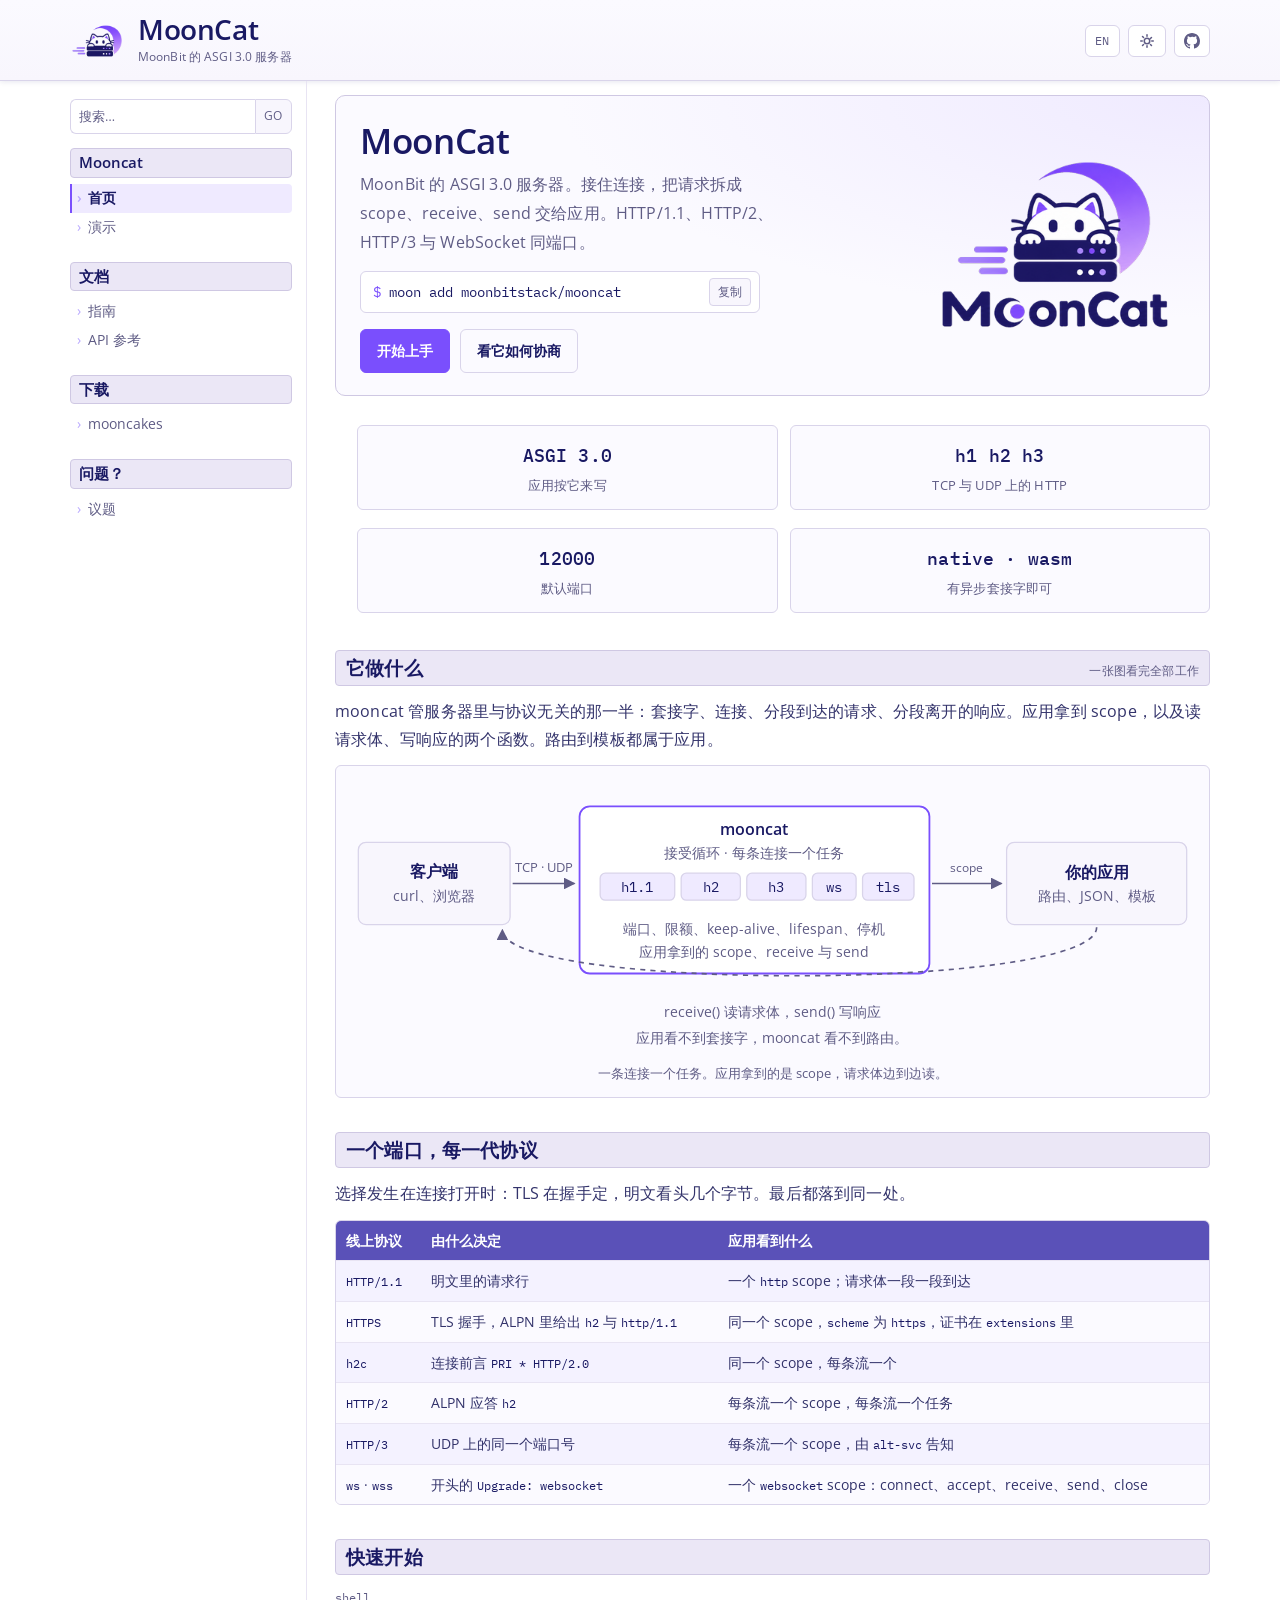
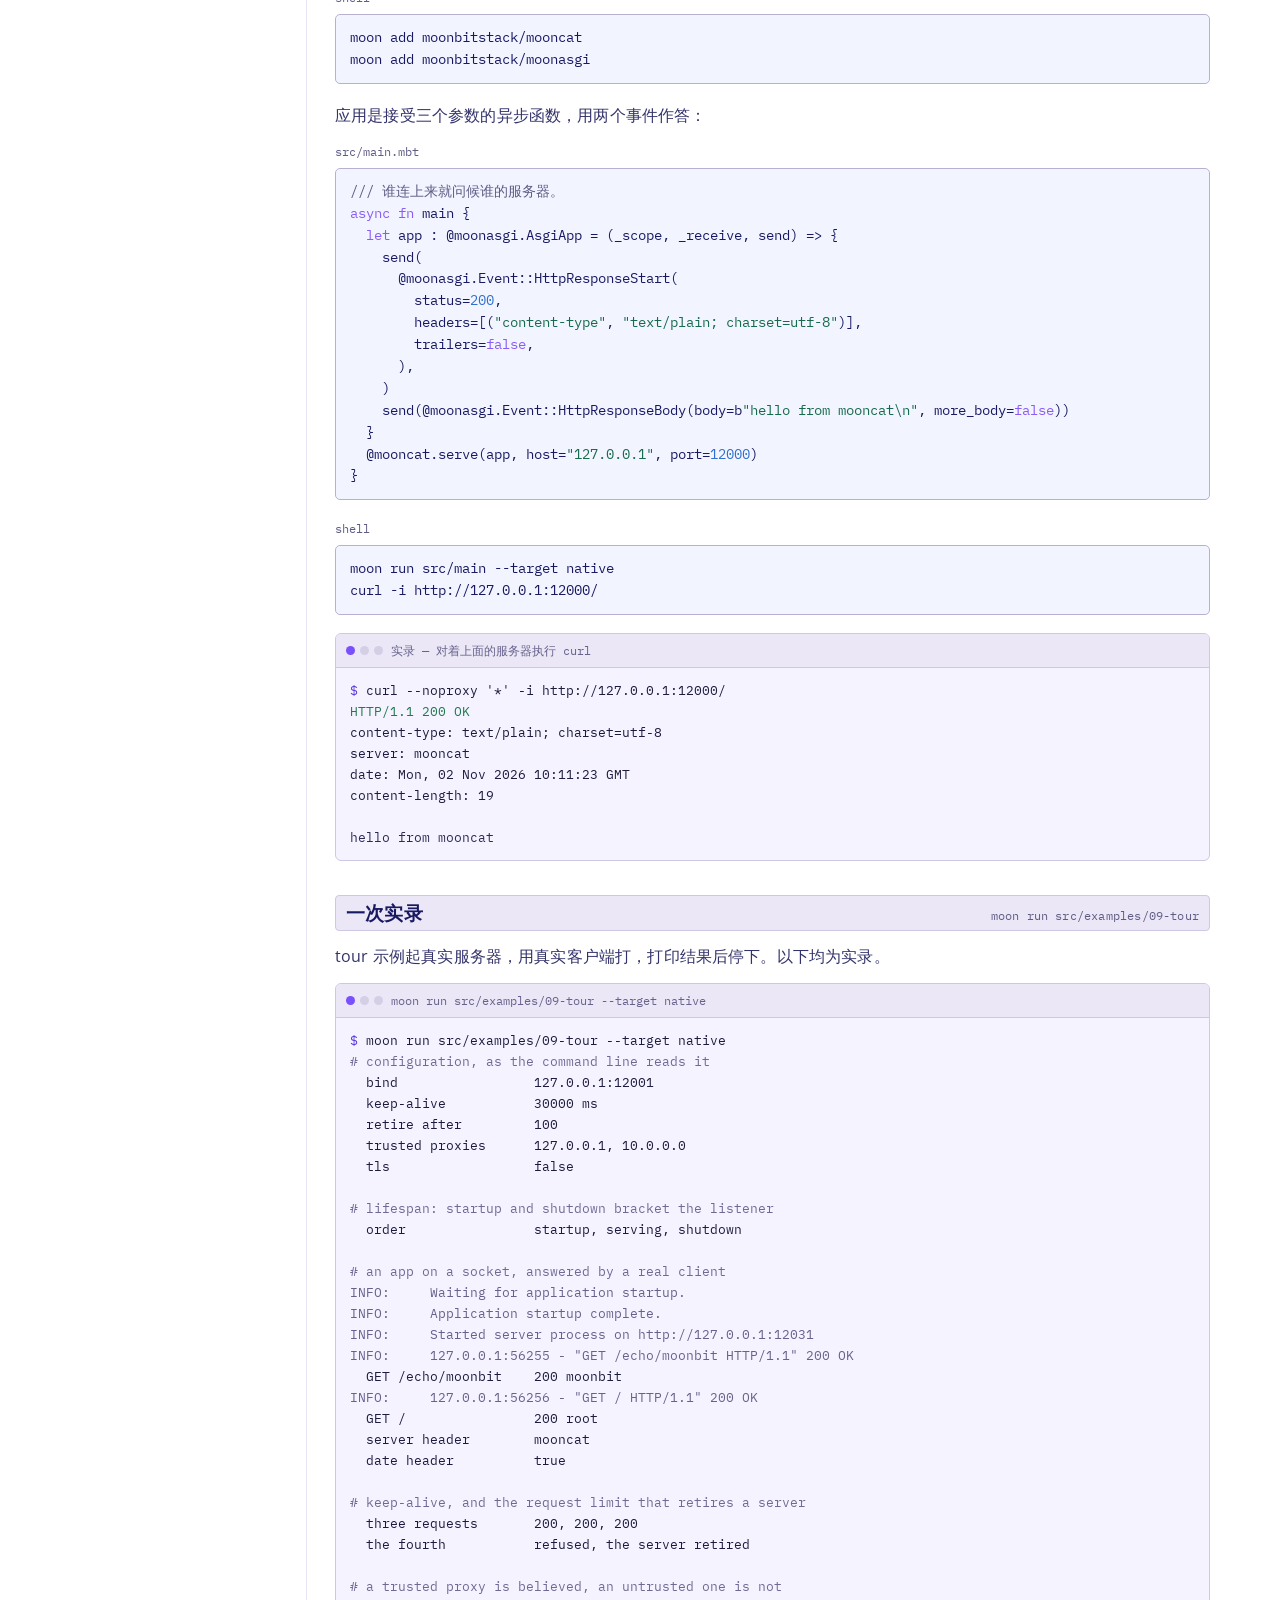
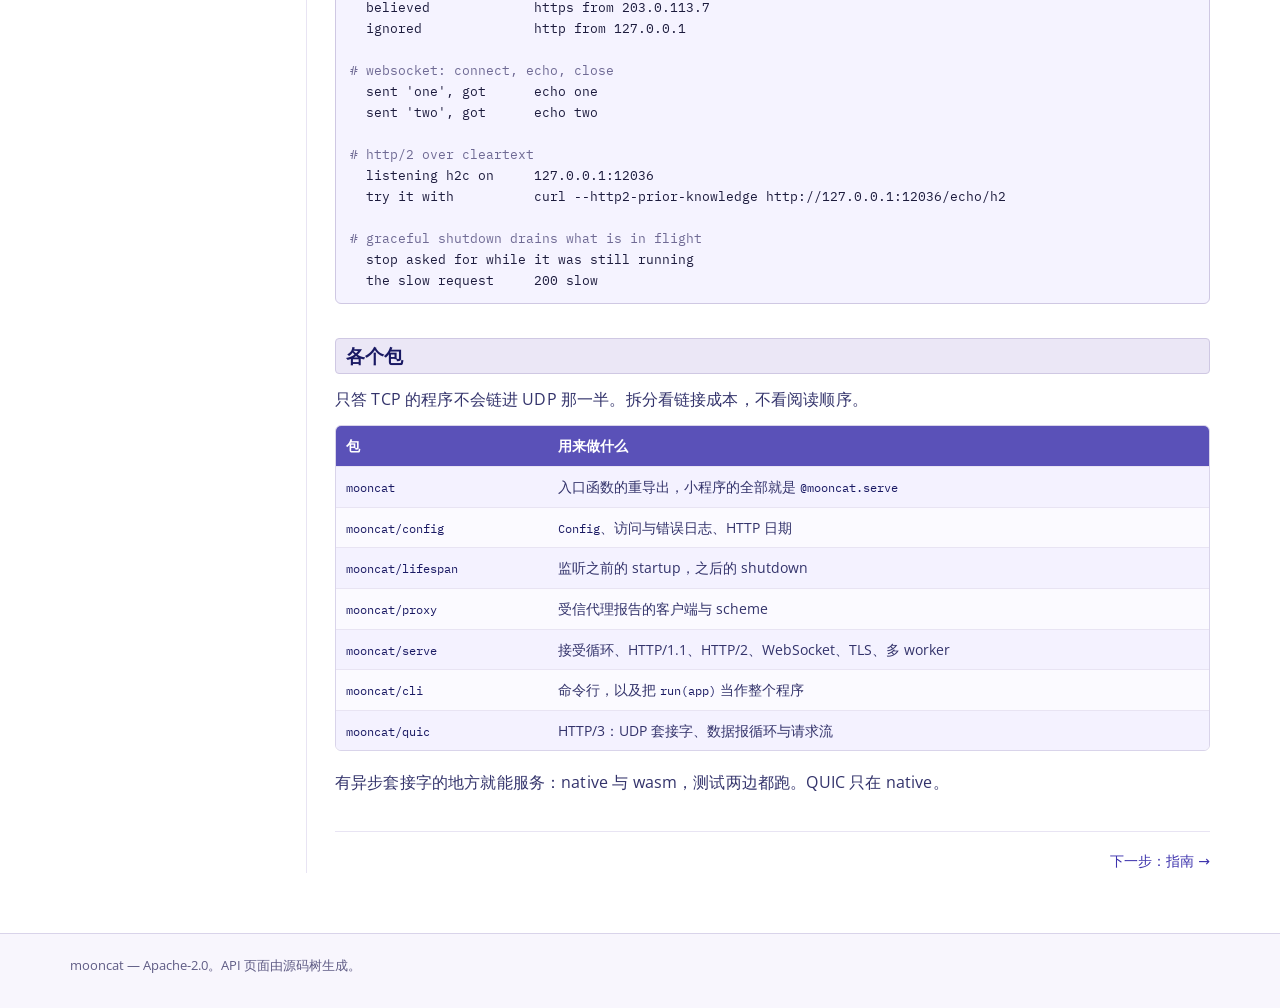
==== commit 7bf0caaa: "docs(mooncat): a card for the link, a page for the wrong address, and the small furniture around the" ====
--- a/docs/zh/index.html
+++ b/docs/zh/index.html
@@ -5,6 +5,23 @@
 <meta name="viewport" content="width=device-width, initial-scale=1">
 <title>mooncat — MoonBit 的 ASGI 3.0 服务器</title>
 <meta name="description" content="mooncat 在 TCP 与 UDP 上跑一个 ASGI 应用：HTTP/1.1、HTTP/2、HTTP/3、WebSocket 与 TLS 都在一个端口上。">
+<meta name="color-scheme" content="light dark">
+<meta name="theme-color" content="#f7f5ff" media="(prefers-color-scheme: light)">
+<meta name="theme-color" content="#0f0e1e" media="(prefers-color-scheme: dark)">
+<link rel="canonical" href="https://moonbitstack.github.io/mooncat/zh/">
+<meta property="og:type" content="website">
+<meta property="og:site_name" content="mooncat">
+<meta property="og:title" content="mooncat — MoonBit 的 ASGI 3.0 服务器">
+<meta property="og:description" content="mooncat 在 TCP 与 UDP 上服务 ASGI 应用：HTTP/1.1、HTTP/2、HTTP/3、WebSocket 与 TLS 同一个端口。">
+<meta property="og:url" content="https://moonbitstack.github.io/mooncat/zh/">
+<meta property="og:image" content="https://moonbitstack.github.io/mooncat/assets/og.png">
+<meta property="og:image:width" content="1200">
+<meta property="og:image:height" content="630">
+<meta property="og:locale" content="zh_CN">
+<meta name="twitter:card" content="summary_large_image">
+<meta name="twitter:title" content="mooncat — MoonBit 的 ASGI 3.0 服务器">
+<meta name="twitter:description" content="mooncat 在 TCP 与 UDP 上服务 ASGI 应用：HTTP/1.1、HTTP/2、HTTP/3、WebSocket 与 TLS 同一个端口。">
+<meta name="twitter:image" content="https://moonbitstack.github.io/mooncat/assets/og.png">
 <link rel="icon" href="../assets/favicon.png" type="image/png">
 <link rel="preconnect" href="https://fonts.googleapis.com">
 <link rel="preconnect" href="https://fonts.gstatic.com" crossorigin>
@@ -13,13 +30,16 @@
 </head>
 <body>
 
+<a class="skip" href="#middle">跳到正文</a>
+<div class="progress" aria-hidden="true"><i></i></div>
+
 <header id="header">
   <div class="wrap">
     <div class="head">
       <a class="brand" href="./index.html">
-        <img id="logo" src="../assets/icon-alt-light.png" data-light="../assets/icon-alt-light.png" data-dark="../assets/icon-alt.png" data-alt-light="../assets/icon-light.png" data-alt-dark="../assets/icon.png" data-alt-alt="mooncat" alt="MoonCat" width="54" height="49">
+        <img id="logo" src="../assets/icon-alt-light.png" data-light="../assets/icon-alt-light.png" data-dark="../assets/icon-alt.png" data-egg-light="../assets/icon-egg-light.png" data-egg-dark="../assets/icon-egg.png" alt="MoonCat" width="54" height="49">
         <span class="name">
-          <b data-word="MoonCat" data-alt-word="mooncat">MoonCat</b>
+          <b data-word="MoonCat" data-egg-word="Mooncat">MoonCat</b>
           <span>MoonBit 的 ASGI 3.0 服务器</span>
         </span>
       </a>
@@ -35,7 +55,7 @@
   </div>
 </header>
 
-<main id="middle">
+<main id="middle" tabindex="-1">
   <nav id="side" aria-label="文档导航">
   <form class="search" id="search-form" role="search">
     <label class="sr-only" for="q">搜索文档</label>
@@ -88,7 +108,7 @@
         </div>
       </div>
       <div class="shot">
-        <img src="../assets/lockup-alt-light.png" data-light="../assets/lockup-alt-light.png" data-dark="../assets/icon-alt.png" data-alt-light="../assets/lockup-light.png" data-alt-dark="../assets/icon.png" alt="mooncat 的标志：一轮新月前，一只猫趴在两条服务器横杆上张望。" width="240" height="220">
+        <img src="../assets/lockup-alt-light.png" data-light="../assets/lockup-alt-light.png" data-dark="../assets/icon-alt.png" data-egg-light="../assets/lockup-egg-light.png" data-egg-dark="../assets/icon-egg.png" alt="mooncat 的标志：一轮新月前，一只猫趴在两条服务器横杆上张望。" width="240" height="220">
       </div>
     </section>
 
--- a/docs/assets/site.css
+++ b/docs/assets/site.css
@@ -425,8 +425,10 @@
 }
 h3.bar { font-size: 1.02rem; background: var(--band-2); }
 
-.content p { margin: 0 0 12px; max-width: 74ch; }
-.content ul, .content ol { margin: 0 0 14px; padding-left: 22px; max-width: 74ch; }
+/* The column is the measure. A cap narrower than the column leaves a
+   stripe of nothing down the right side, which reads as a mistake. */
+.content p { margin: 0 0 12px; }
+.content ul, .content ol { margin: 0 0 14px; padding-left: 22px; }
 .content li { margin: 3px 0; }
 .content li::marker { color: var(--accent); }
 
@@ -649,12 +651,26 @@
   display: block;
   font-weight: 600;
   font-size: 0.84rem;
+  line-height: 1.35;
   color: var(--ink);
 }
 .hits li a span {
   display: block;
+  margin-top: 1px;
   font-family: "IBM Plex Mono", monospace;
-  font-size: 0.7rem;
+  font-size: 0.68rem;
+  letter-spacing: 0.02em;
+  color: var(--muted);
+}
+.hits li a em {
+  display: -webkit-box;
+  -webkit-box-orient: vertical;
+  -webkit-line-clamp: 2;
+  overflow: hidden;
+  margin-top: 2px;
+  font-style: normal;
+  font-size: 0.74rem;
+  line-height: 1.45;
   color: var(--muted);
 }
 .hits li a:hover,
@@ -816,9 +832,11 @@
 .facts {
   display: flex;
   flex-wrap: wrap;
+  justify-content: center;
   gap: 12px;
   margin: 0 0 26px;
   padding: 0;
+  max-width: none;
   list-style: none;
 }
 .facts li {
@@ -1008,7 +1026,7 @@
   flex-wrap: wrap;
 }
 .api-head h1 { margin-right: 6px; }
-.pkg-desc { color: var(--muted); max-width: 74ch; margin: 0 0 14px; }
+.pkg-desc { color: var(--muted); margin: 0 0 14px; }
 
 .item {
   border: 1px solid var(--line);
@@ -1169,3 +1187,153 @@
   .diagram svg { min-width: 0; width: 100%; }
   #footer .wrap { justify-content: flex-start; }
 }
+
+/* ------------------------------------------------------------------ details
+   The small things: a way past the masthead for a keyboard, a line that says
+   how far down the page you are, a link on every heading, and a shadow that
+   says a table continues to the right. */
+
+.skip {
+  position: absolute;
+  left: 8px;
+  top: -60px;
+  z-index: 70;
+  padding: 8px 14px;
+  border: 1px solid var(--accent);
+  border-radius: var(--radius);
+  background: var(--paper);
+  color: var(--ink);
+  font-size: 0.86rem;
+  text-decoration: none;
+  transition: top 0.15s;
+}
+.skip:focus { top: 8px; text-decoration: none; }
+
+.progress {
+  position: fixed;
+  inset: 0 0 auto;
+  height: 2px;
+  z-index: 60;
+  pointer-events: none;
+}
+.progress i {
+  display: block;
+  height: 100%;
+  width: 100%;
+  transform: scaleX(0);
+  transform-origin: 0 50%;
+  background: linear-gradient(90deg, var(--accent), var(--lilac));
+}
+.progress[hidden] { display: none; }
+
+/* One ring for everything that can be reached with the tab key, and only for
+   the keyboard: a mouse click should not leave a box behind. */
+:where(a, button, input, summary, [tabindex]):focus-visible {
+  outline: 2px solid var(--accent);
+  outline-offset: 2px;
+  border-radius: 4px;
+}
+
+/* A heading that can be linked to. Quiet until the pointer is on it. */
+.bar .anchor {
+  margin-left: 8px;
+  font-family: "IBM Plex Mono", monospace;
+  font-size: 0.86em;
+  font-weight: 400;
+  color: var(--lilac);
+  text-decoration: none;
+  opacity: 0;
+  transition: opacity 0.12s;
+}
+.bar:hover .anchor,
+.bar .anchor:focus-visible { opacity: 1; }
+.bar .anchor:hover { color: var(--accent); text-decoration: none; }
+
+/* The section a link landed in, said once without a sound. */
+@keyframes arrive {
+  from { background-color: var(--accent-soft); }
+  to { background-color: transparent; }
+}
+.section.arrived > h2.bar { animation: arrive 1.4s ease-out; }
+
+/* Tables that continue to the right say so. */
+.tbl-wrap.more {
+  box-shadow: inset -22px 0 18px -20px rgba(25, 25, 99, 0.55);
+}
+:root[data-theme="dark"] .tbl-wrap.more {
+  box-shadow: inset -22px 0 18px -20px rgba(0, 0, 0, 0.75);
+}
+
+.tbl tr:hover td { background: var(--accent-soft); }
+
+/* Copy: the button answers in place, and the panel says it too. */
+.copy.done { color: var(--ok); border-color: var(--ok); }
+
+/* Matched text in the search panel. */
+.hits mark {
+  background: color-mix(in srgb, var(--accent) 26%, transparent);
+  color: var(--ink);
+  border-radius: 2px;
+  padding: 0 1px;
+}
+
+/* The page that is not there: the words on the left, the number ghosted on
+   the right, nothing drawn that a reader has to decode. */
+.gone-wrap {
+  display: flex;
+  align-items: center;
+  gap: 40px;
+  min-height: 46vh;
+}
+.gone-text { flex: 1 1 380px; min-width: 0; }
+.gone {
+  flex: none;
+  margin: 0;
+  font-family: "IBM Plex Mono", monospace;
+  font-size: 148px;
+  line-height: 1;
+  font-weight: 500;
+  letter-spacing: -0.06em;
+  color: var(--bar);
+  user-select: none;
+}
+@media (width <= 760px) {
+  .gone { display: none; }
+  .gone-wrap { min-height: 0; }
+}
+
+/* A note that is a footnote to the section, not part of it. */
+.content .dim-note {
+  margin: 26px 0 0;
+  font-size: 0.86rem;
+  color: var(--muted);
+}
+
+/* Cards lift a hair, the way the buttons do. */
+.card { transition: border-color 0.14s, transform 0.14s, box-shadow 0.14s; }
+.card:hover {
+  border-color: var(--accent);
+  transform: translateY(-2px);
+  box-shadow: 0 10px 20px -16px rgba(25, 25, 99, 0.5);
+}
+
+@media (prefers-reduced-motion: reduce) {
+  .card { transition: none; }
+  .card:hover { transform: none; }
+  .skip { transition: none; }
+}
+
+/* Nothing that is navigation belongs on paper. */
+@media print {
+  #header, #side, #footer, .to-top, .progress, .skip, .pager, .search, .copy { display: none !important; }
+  #middle { display: block; max-width: none; padding: 0; }
+  .content { border: 0; padding: 0; }
+  body, :root[data-theme="dark"] body { background: #fff; color: #000; }
+  .bar, h2.bar, h3.bar, .tbl th { background: #eee !important; color: #000 !important; }
+  .code pre, .term, .term pre, .tbl-wrap { background: #fff; color: #000; border-color: #bbb; }
+  .term .p, .term .o, .term .c, .term .ok, .k, .ty, .st { color: #000 !important; }
+  .code pre { white-space: pre-wrap; }
+  a { color: #000; text-decoration: underline; }
+  .item, .section { break-inside: avoid; }
+  details.item > .body { display: block; }
+}
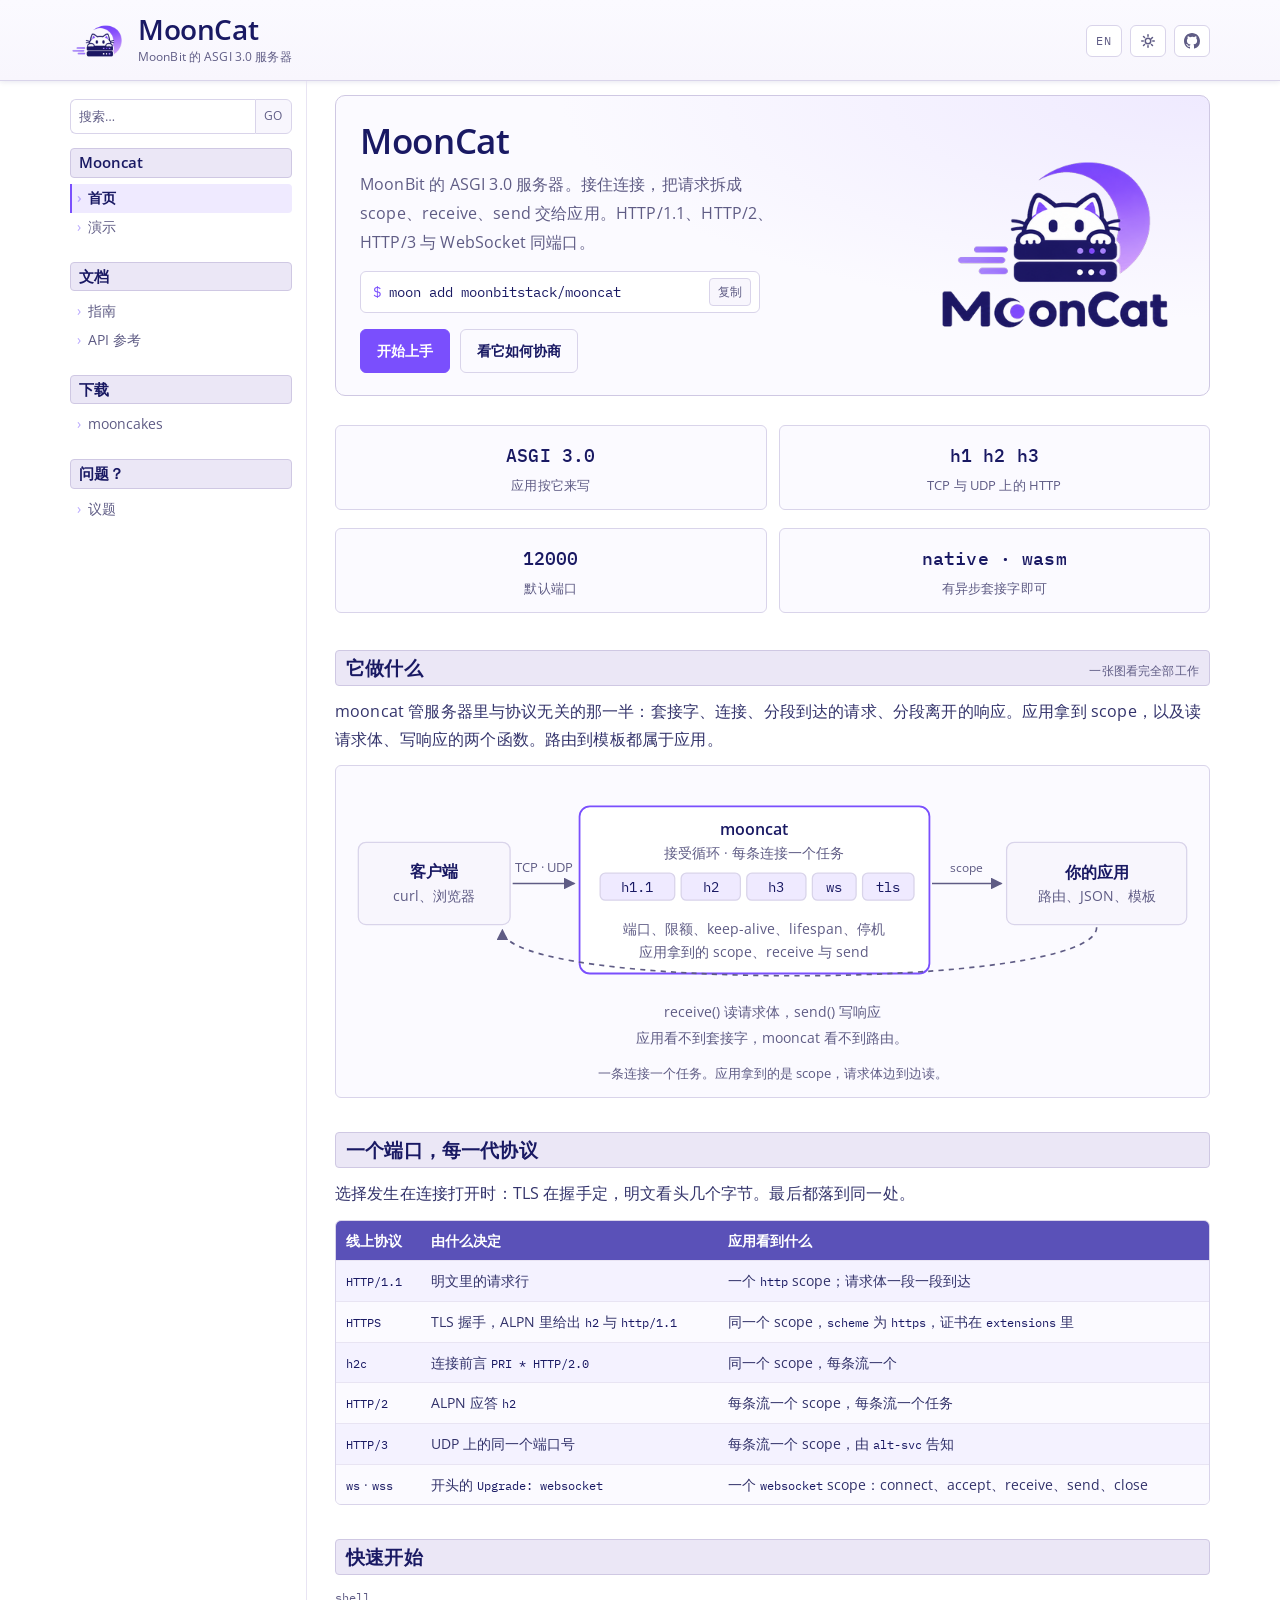
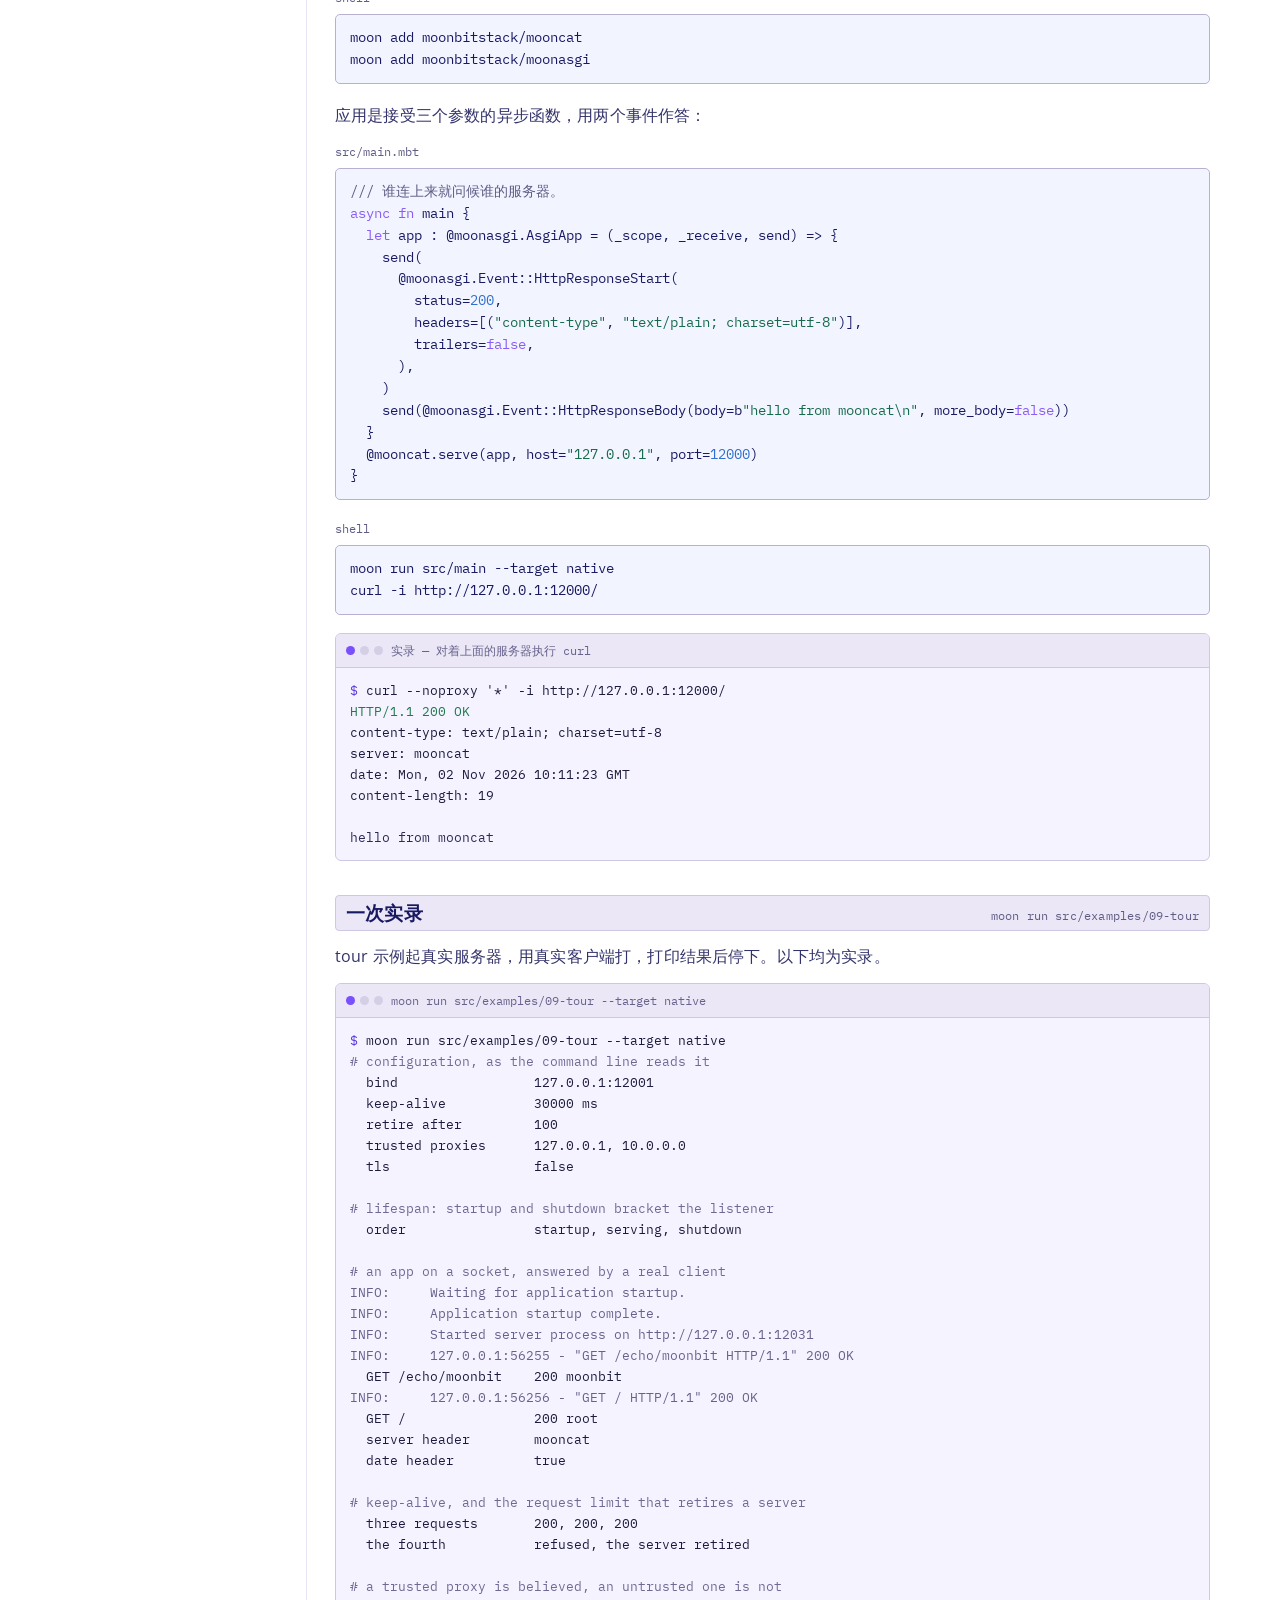
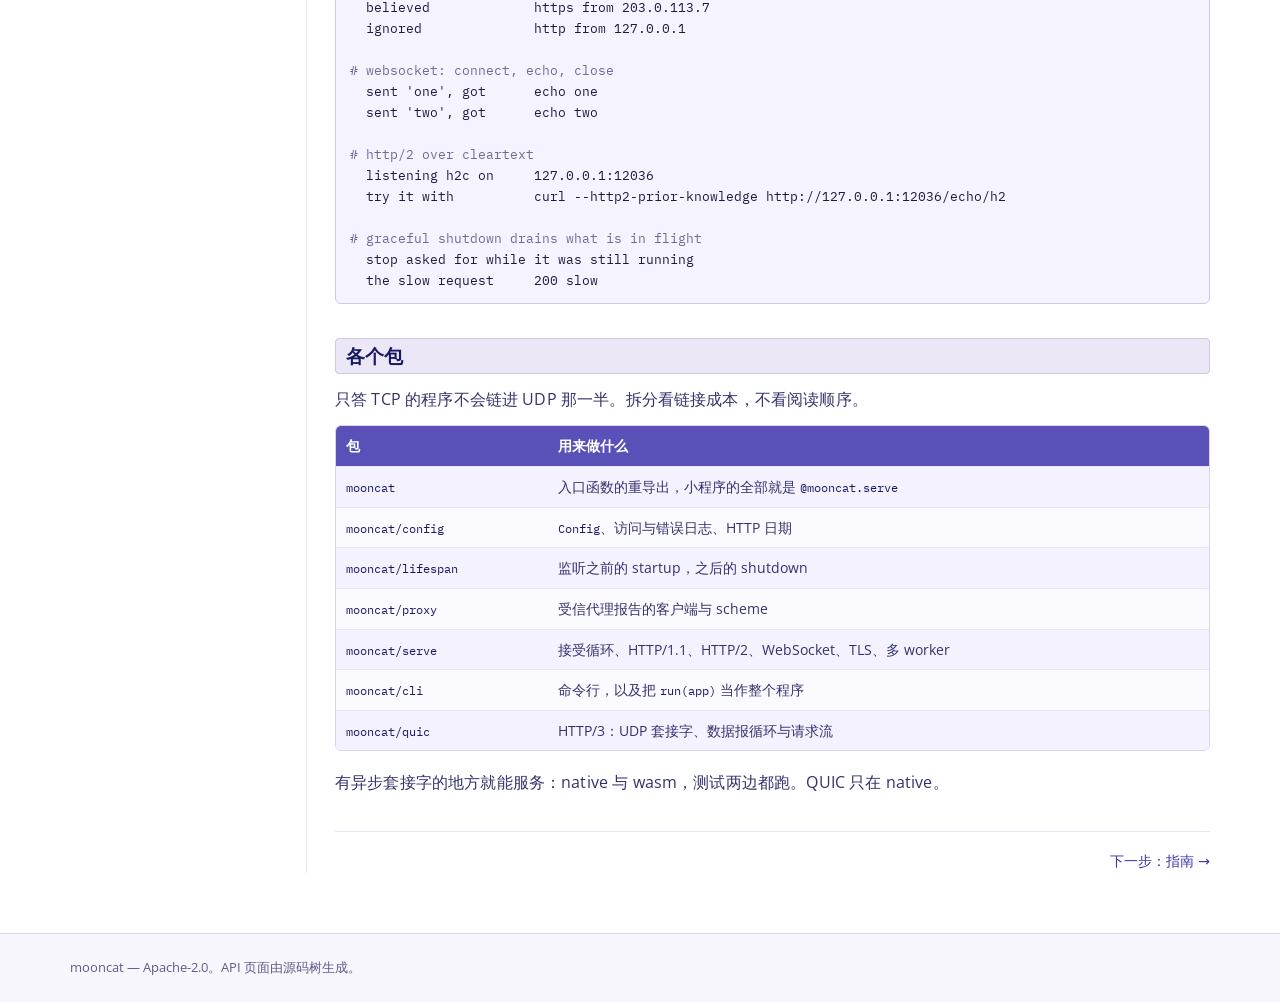
==== commit e4a389be: "feat(docs): the theme button is a sun by day and a moon by night. It only ever drew a sun, so after " ====
--- a/docs/zh/index.html
+++ b/docs/zh/index.html
@@ -46,7 +46,8 @@
       <div class="head-tools">
         <a class="lang" href="../index.html" hreflang="en" title="English" aria-label="切换到英文">EN</a>
         <button id="theme" type="button" aria-label="切换主题">
-          <svg viewBox="0 0 16 16" aria-hidden="true" fill="currentColor"><path d="M8 1a.75.75 0 0 1 .75.75v1.5a.75.75 0 0 1-1.5 0v-1.5A.75.75 0 0 1 8 1Zm0 11a.75.75 0 0 1 .75.75v1.5a.75.75 0 0 1-1.5 0v-1.5A.75.75 0 0 1 8 12Zm7-4a.75.75 0 0 1-.75.75h-1.5a.75.75 0 0 1 0-1.5h1.5A.75.75 0 0 1 15 8ZM4 8a.75.75 0 0 1-.75.75h-1.5a.75.75 0 0 1 0-1.5h1.5A.75.75 0 0 1 4 8Zm9.02-4.02a.75.75 0 0 1 0 1.06l-1.06 1.06a.75.75 0 1 1-1.06-1.06l1.06-1.06a.75.75 0 0 1 1.06 0ZM5.1 10.9a.75.75 0 0 1 0 1.06L4.04 13.02a.75.75 0 0 1-1.06-1.06L4.04 10.9a.75.75 0 0 1 1.06 0Zm7.92 2.12a.75.75 0 0 1-1.06 0L10.9 11.96a.75.75 0 0 1 1.06-1.06l1.06 1.06a.75.75 0 0 1 0 1.06ZM5.1 5.1a.75.75 0 0 1-1.06 0L2.98 4.04a.75.75 0 0 1 1.06-1.06L5.1 4.04a.75.75 0 0 1 0 1.06ZM8 4.5a3.5 3.5 0 1 0 0 7 3.5 3.5 0 0 0 0-7Zm0 1.5a2 2 0 1 1 0 4 2 2 0 0 1 0-4Z"/></svg>
+          <svg class="i-sun" viewBox="0 0 16 16" aria-hidden="true" fill="currentColor"><path d="M8 1a.75.75 0 0 1 .75.75v1.5a.75.75 0 0 1-1.5 0v-1.5A.75.75 0 0 1 8 1Zm0 11a.75.75 0 0 1 .75.75v1.5a.75.75 0 0 1-1.5 0v-1.5A.75.75 0 0 1 8 12Zm7-4a.75.75 0 0 1-.75.75h-1.5a.75.75 0 0 1 0-1.5h1.5A.75.75 0 0 1 15 8ZM4 8a.75.75 0 0 1-.75.75h-1.5a.75.75 0 0 1 0-1.5h1.5A.75.75 0 0 1 4 8Zm9.02-4.02a.75.75 0 0 1 0 1.06l-1.06 1.06a.75.75 0 1 1-1.06-1.06l1.06-1.06a.75.75 0 0 1 1.06 0ZM5.1 10.9a.75.75 0 0 1 0 1.06L4.04 13.02a.75.75 0 0 1-1.06-1.06L4.04 10.9a.75.75 0 0 1 1.06 0Zm7.92 2.12a.75.75 0 0 1-1.06 0L10.9 11.96a.75.75 0 0 1 1.06-1.06l1.06 1.06a.75.75 0 0 1 0 1.06ZM5.1 5.1a.75.75 0 0 1-1.06 0L2.98 4.04a.75.75 0 0 1 1.06-1.06L5.1 4.04a.75.75 0 0 1 0 1.06ZM8 4.5a3.5 3.5 0 1 0 0 7 3.5 3.5 0 0 0 0-7Zm0 1.5a2 2 0 1 1 0 4 2 2 0 0 1 0-4Z"/></svg>
+          <svg class="i-moon" viewBox="0 0 16 16" aria-hidden="true" fill="currentColor"><path transform="scale(1.12) translate(-0.86 -0.86)" d="M14 8.53A6 6 0 1 1 7.47 2 4.67 4.67 0 0 0 14 8.53z"/></svg>
         </button>
         <a class="gh" href="https://github.com/moonbitstack/mooncat" title="源码在 GitHub">
           <svg viewBox="0 0 16 16" aria-hidden="true" fill="currentColor"><path d="M8 0C3.58 0 0 3.58 0 8c0 3.54 2.29 6.53 5.47 7.59.4.07.55-.17.55-.38 0-.19-.01-.82-.01-1.49-2.01.37-2.53-.49-2.69-.94-.09-.23-.48-.94-.82-1.13-.28-.15-.68-.52-.01-.53.63-.01 1.08.58 1.23.82.72 1.21 1.87.87 2.33.66.07-.52.28-.87.51-1.07-1.78-.2-3.64-.89-3.64-3.95 0-.87.31-1.59.82-2.15-.08-.2-.36-1.02.08-2.12 0 0 .67-.21 2.2.82a7.4 7.4 0 0 1 2-.27c.68 0 1.36.09 2 .27 1.53-1.04 2.2-.82 2.2-.82.44 1.1.16 1.92.08 2.12.51.56.82 1.27.82 2.15 0 3.07-1.87 3.75-3.65 3.95.29.25.54.73.54 1.48 0 1.07-.01 1.93-.01 2.2 0 .21.15.46.55.38A8.01 8.01 0 0 0 16 8c0-4.42-3.58-8-8-8Z"/></svg>
--- a/docs/assets/site.css
+++ b/docs/assets/site.css
@@ -314,7 +314,25 @@
   text-decoration: none;
 }
 .head-tools svg { width: 16px; height: 16px; display: block; }
-.head-tools .gh { padding: 0 9px; }
+
+/* The theme button shows where the page is, not where it would go: a sun in
+   daylight, a moon after dark. Both are in the button; one is hidden. */
+#theme .i-moon { display: none; }
+#theme .i-sun { display: block; }
+:root[data-theme="dark"] #theme .i-sun { display: none; }
+:root[data-theme="dark"] #theme .i-moon { display: block; }
+@media (prefers-color-scheme: dark) {
+  :root:not([data-theme="light"]) #theme .i-sun { display: none; }
+  :root:not([data-theme="light"]) #theme .i-moon { display: block; }
+}
+
+/* Three controls of one size: a square each, so the row reads as a set rather
+   than as three boxes that almost match. */
+.head-tools a,
+.head-tools button {
+  width: 36px;
+  padding: 0;
+}
 
 /* ------------------------------------------------------------------ layout */
 
@@ -697,7 +715,6 @@
   font-family: "IBM Plex Mono", monospace;
   font-size: 0.76rem;
   letter-spacing: 0.06em;
-  padding: 0 9px;
 }
 
 /* --------------------------------------------------------------- Chinese */
@@ -839,9 +856,18 @@
   max-width: none;
   list-style: none;
 }
+/* `.content ul` carries the indent a bulleted list needs; this one has no
+   bullets, and the indent put the tiles out of line with every bar above
+   them. Spelled with the element to outrank that rule. */
+.content ul.facts { padding-left: 0; }
 .facts li {
   flex: 1 1 300px;
   min-width: 0;
+  /* The tiles in a row share the tallest one's height; without this the text
+     sits at the top of the taller ones and the tile looks bottom-heavy. */
+  display: flex;
+  flex-direction: column;
+  justify-content: center;
   text-align: center;
   border: 1px solid var(--line);
   border-radius: var(--radius);
@@ -947,6 +973,9 @@
 }
 
 .steps { display: grid; gap: 8px; margin: 0 0 16px; padding: 0; list-style: none; }
+/* The numbered steps draw their own number; the list indent would push
+   them out of line with everything above. */
+.content ol.steps { padding-left: 0; }
 .step {
   display: grid;
   grid-template-columns: 30px minmax(0, 1fr);
@@ -991,7 +1020,8 @@
 #footer {
   border-top: 1px solid var(--line);
   margin-top: 20px;
-  padding: 20px 0 30px;
+  /* Even above and below: 20 over 30 read as text that had slipped down. */
+  padding: 22px 0;
   background: var(--band);
   color: var(--muted);
   font-size: 0.84rem;
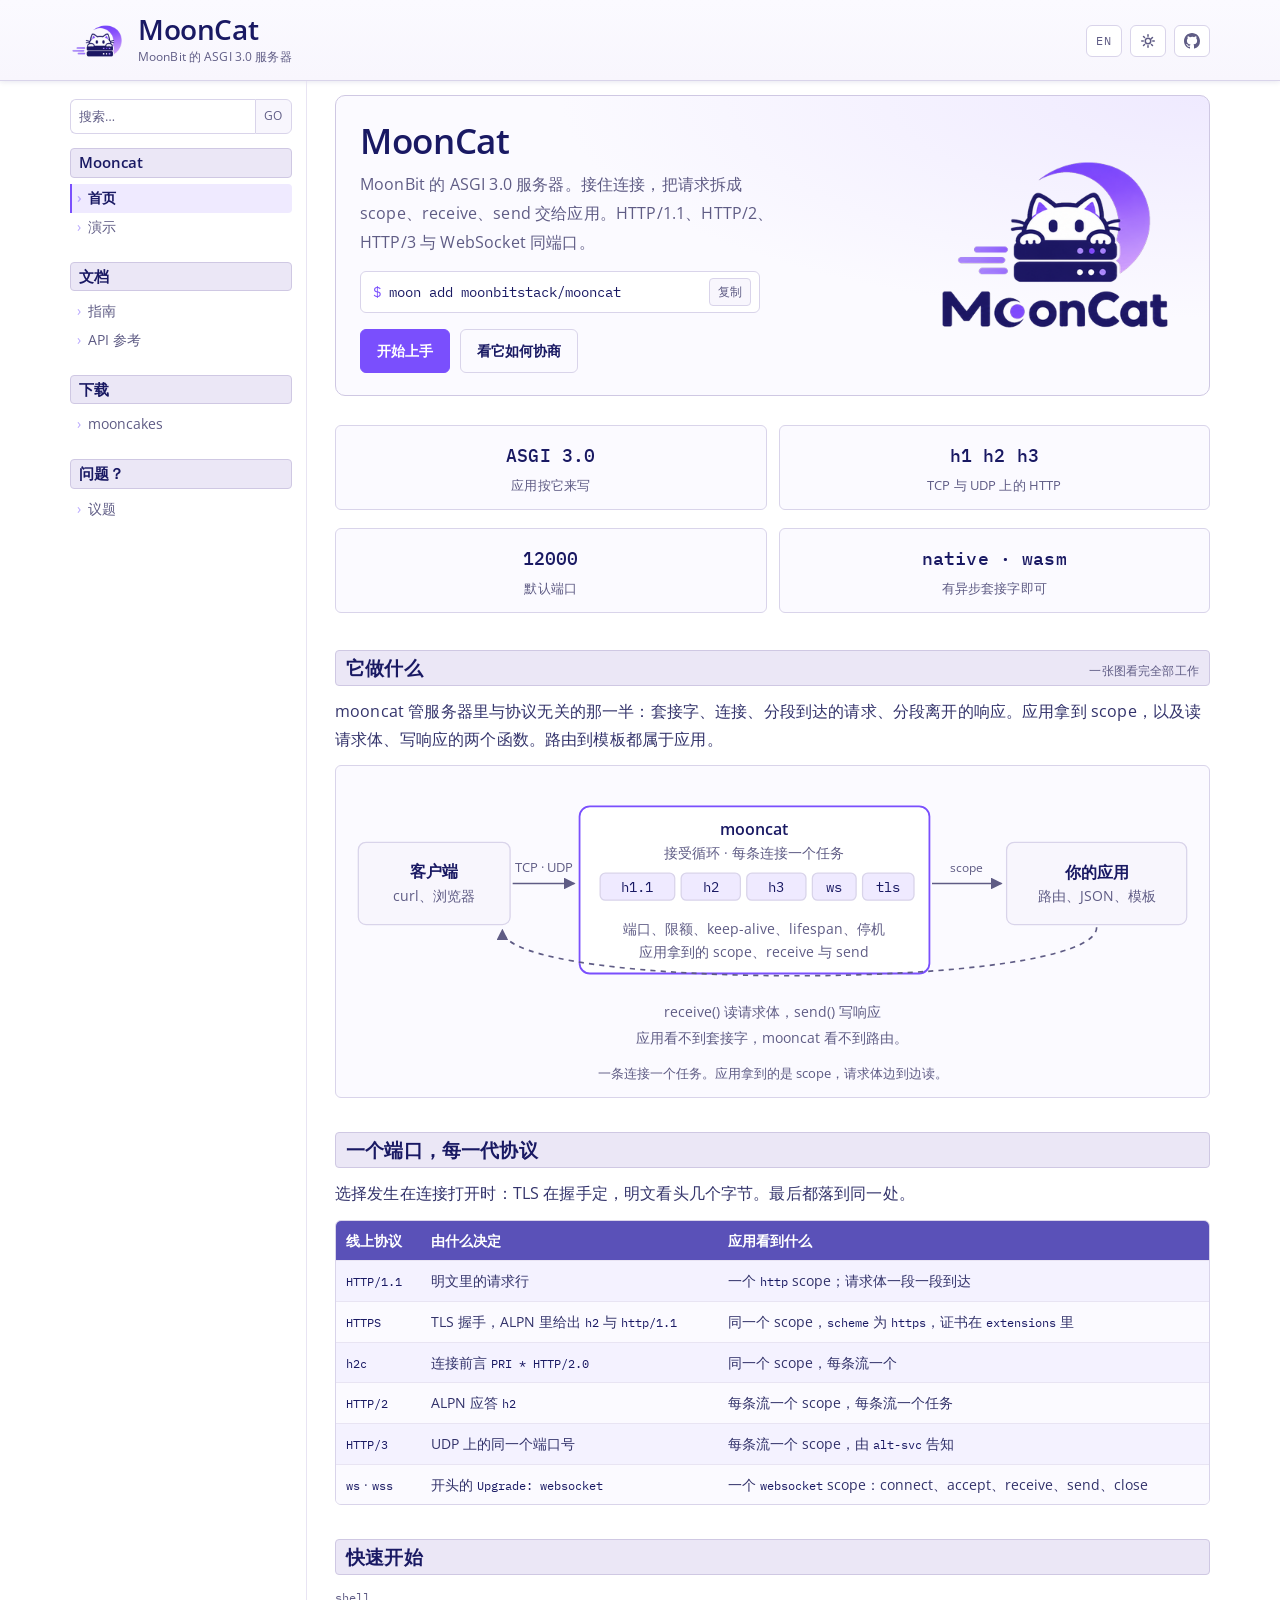
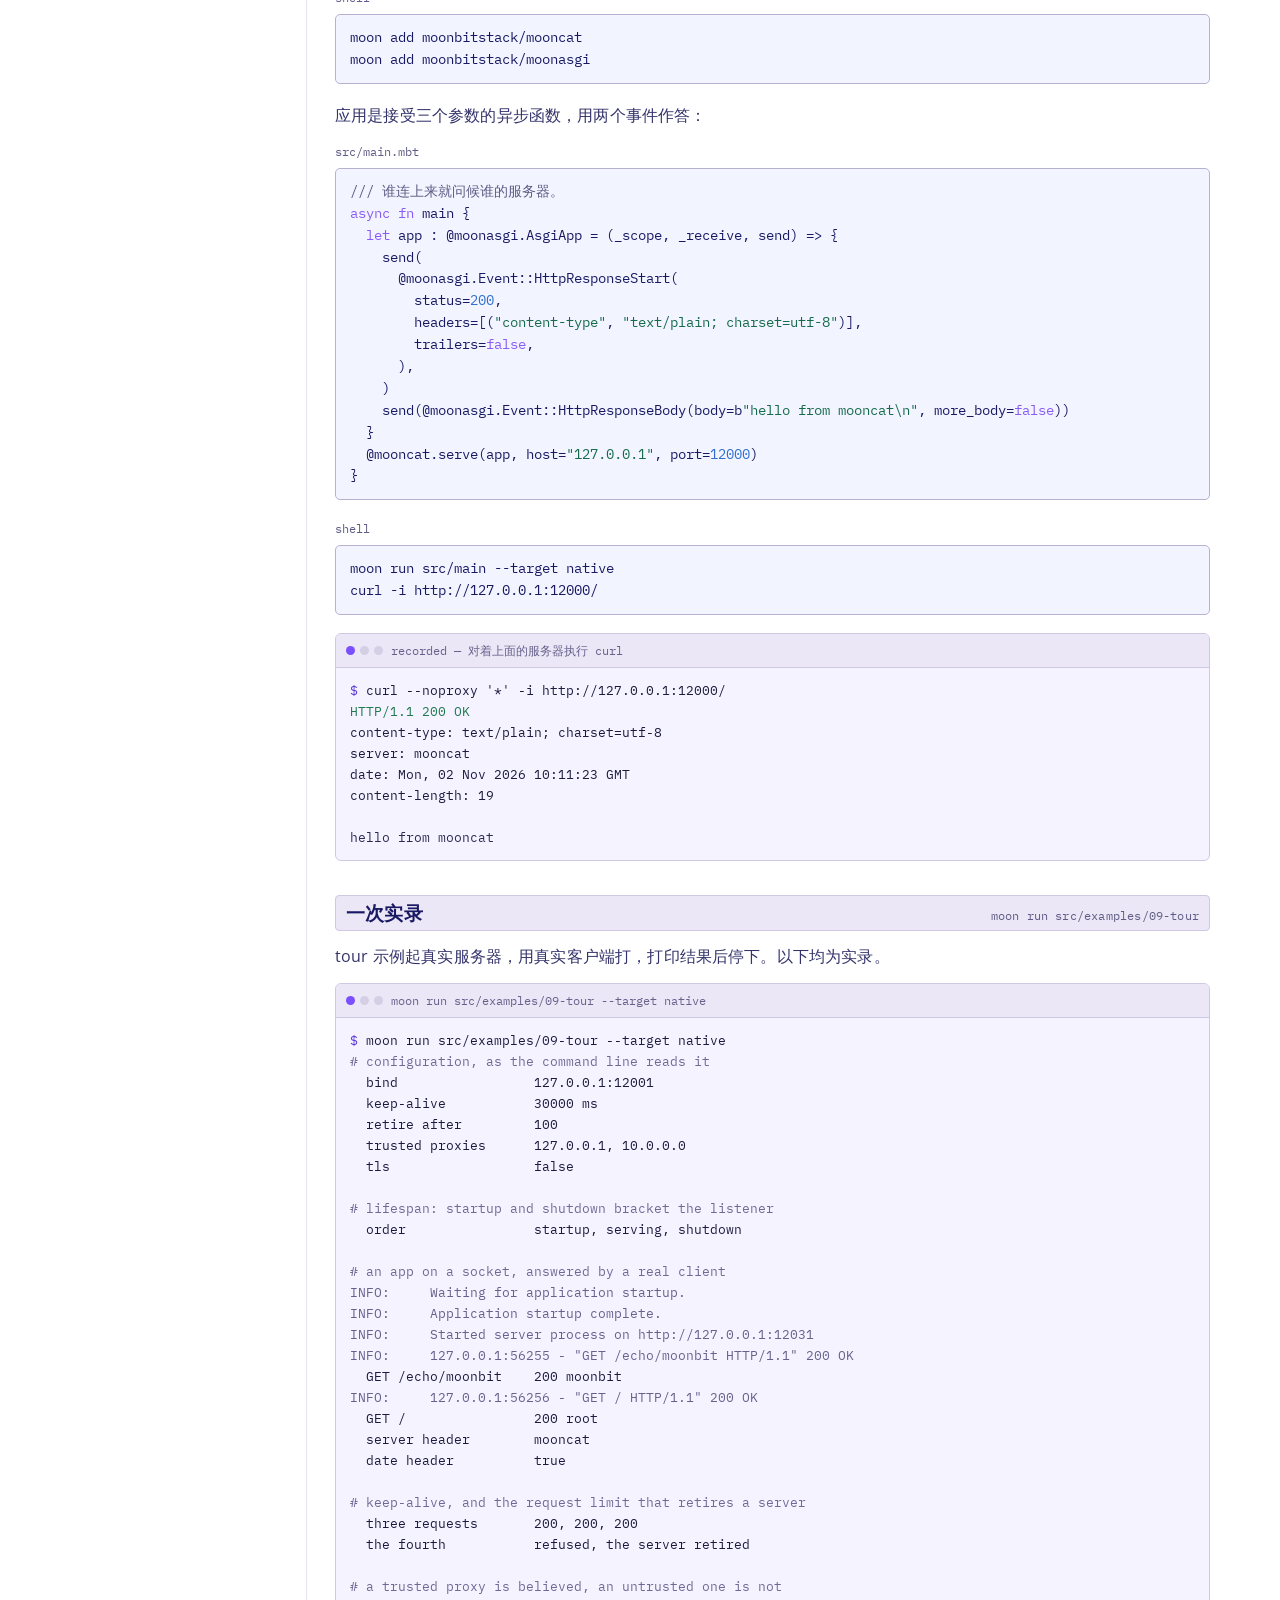
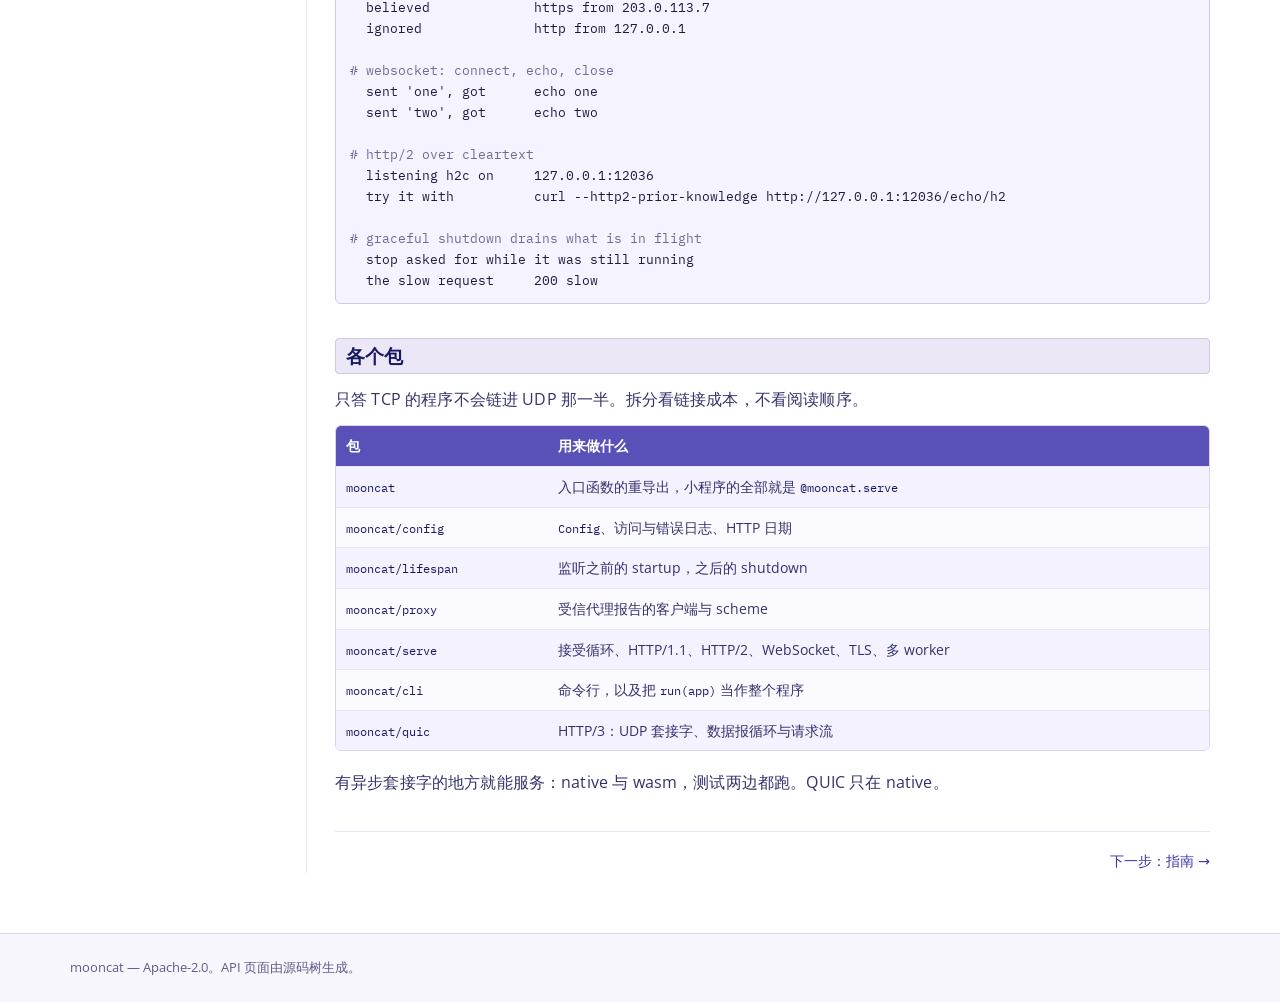
==== commit 29f76483: "docs(mooncat): the caption on a recorded block says `recorded`, in either language. `实录` was transla" ====
--- a/docs/zh/index.html
+++ b/docs/zh/index.html
@@ -227,7 +227,7 @@
       </figure>
 
       <figure class="term">
-        <figcaption class="bar-top"><span class="dots"><i></i><i></i><i></i></span> 实录 — 对着上面的服务器执行 curl</figcaption>
+        <figcaption class="bar-top"><span class="dots"><i></i><i></i><i></i></span> recorded — 对着上面的服务器执行 curl</figcaption>
         <pre><span class="p">$</span> curl --noproxy '*' -i http://127.0.0.1:12000/
 <span class="ok">HTTP/1.1 200 OK</span>
 content-type: text/plain; charset=utf-8
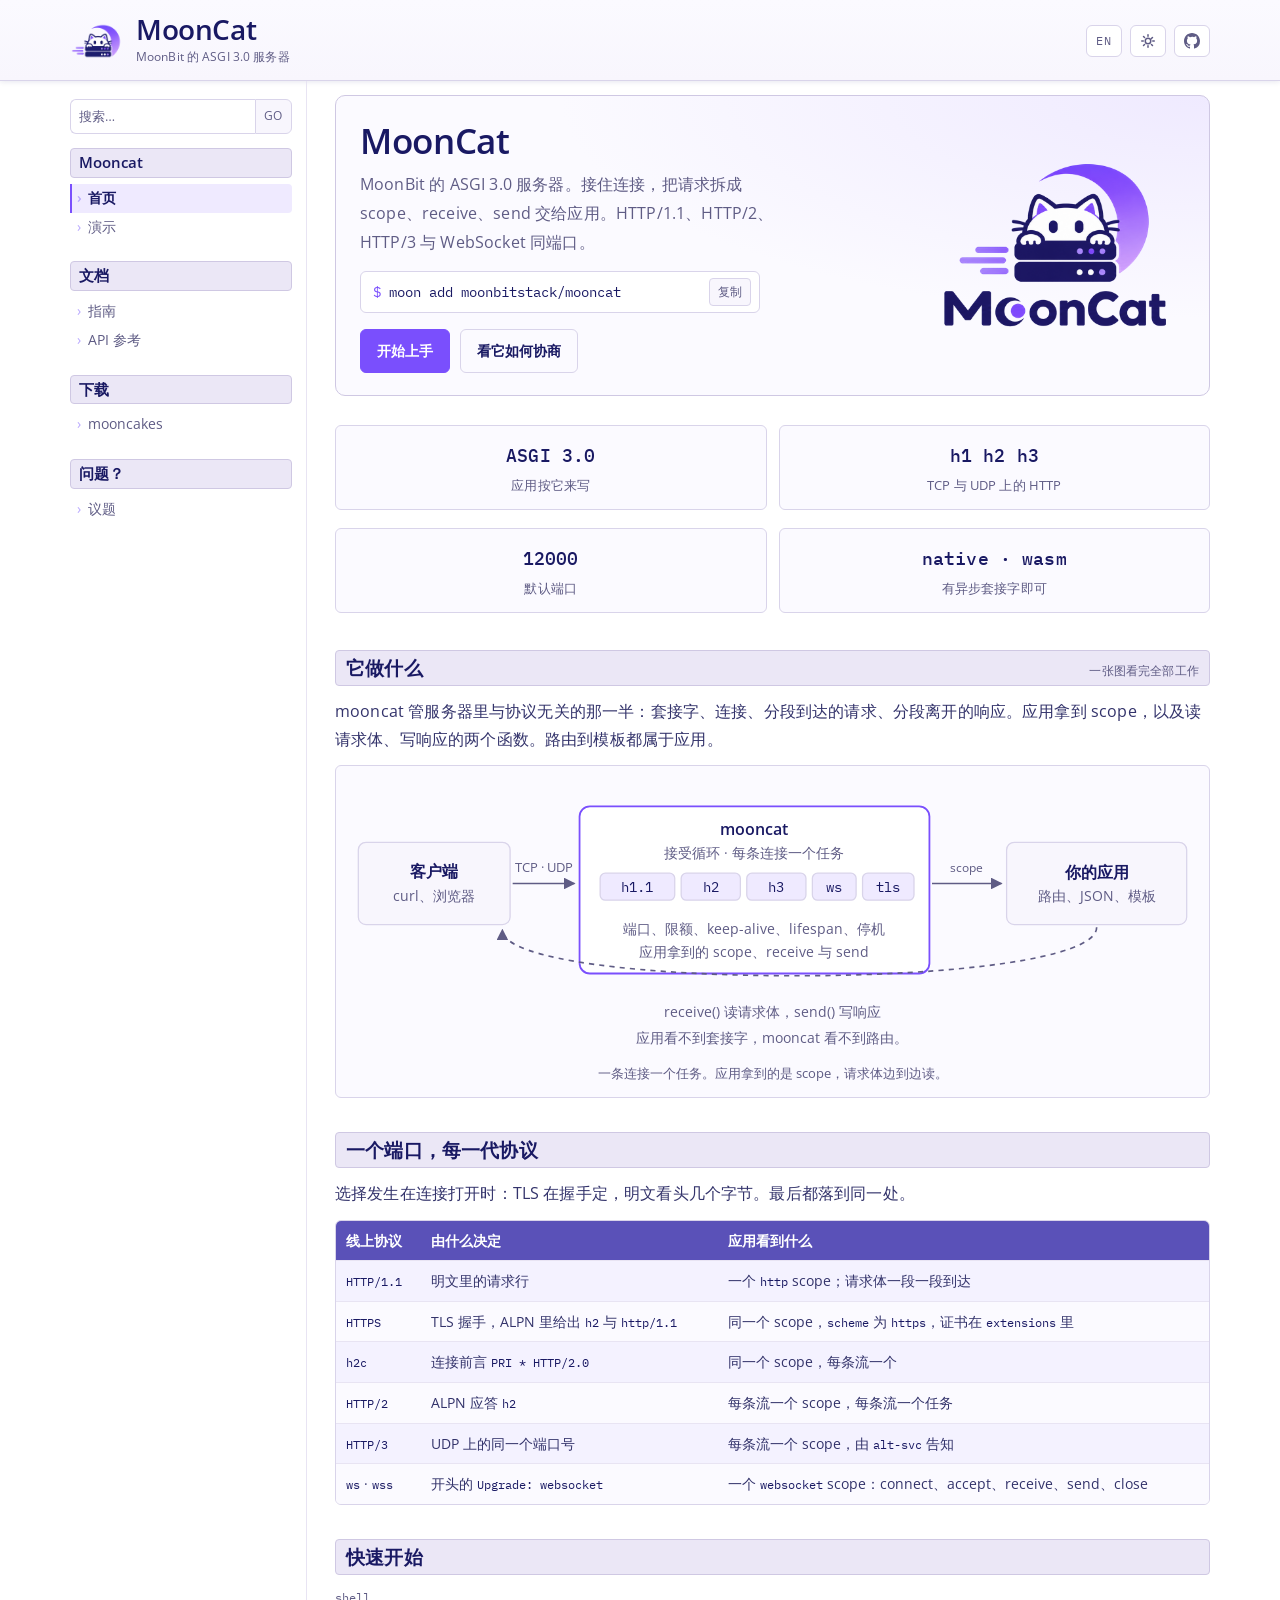
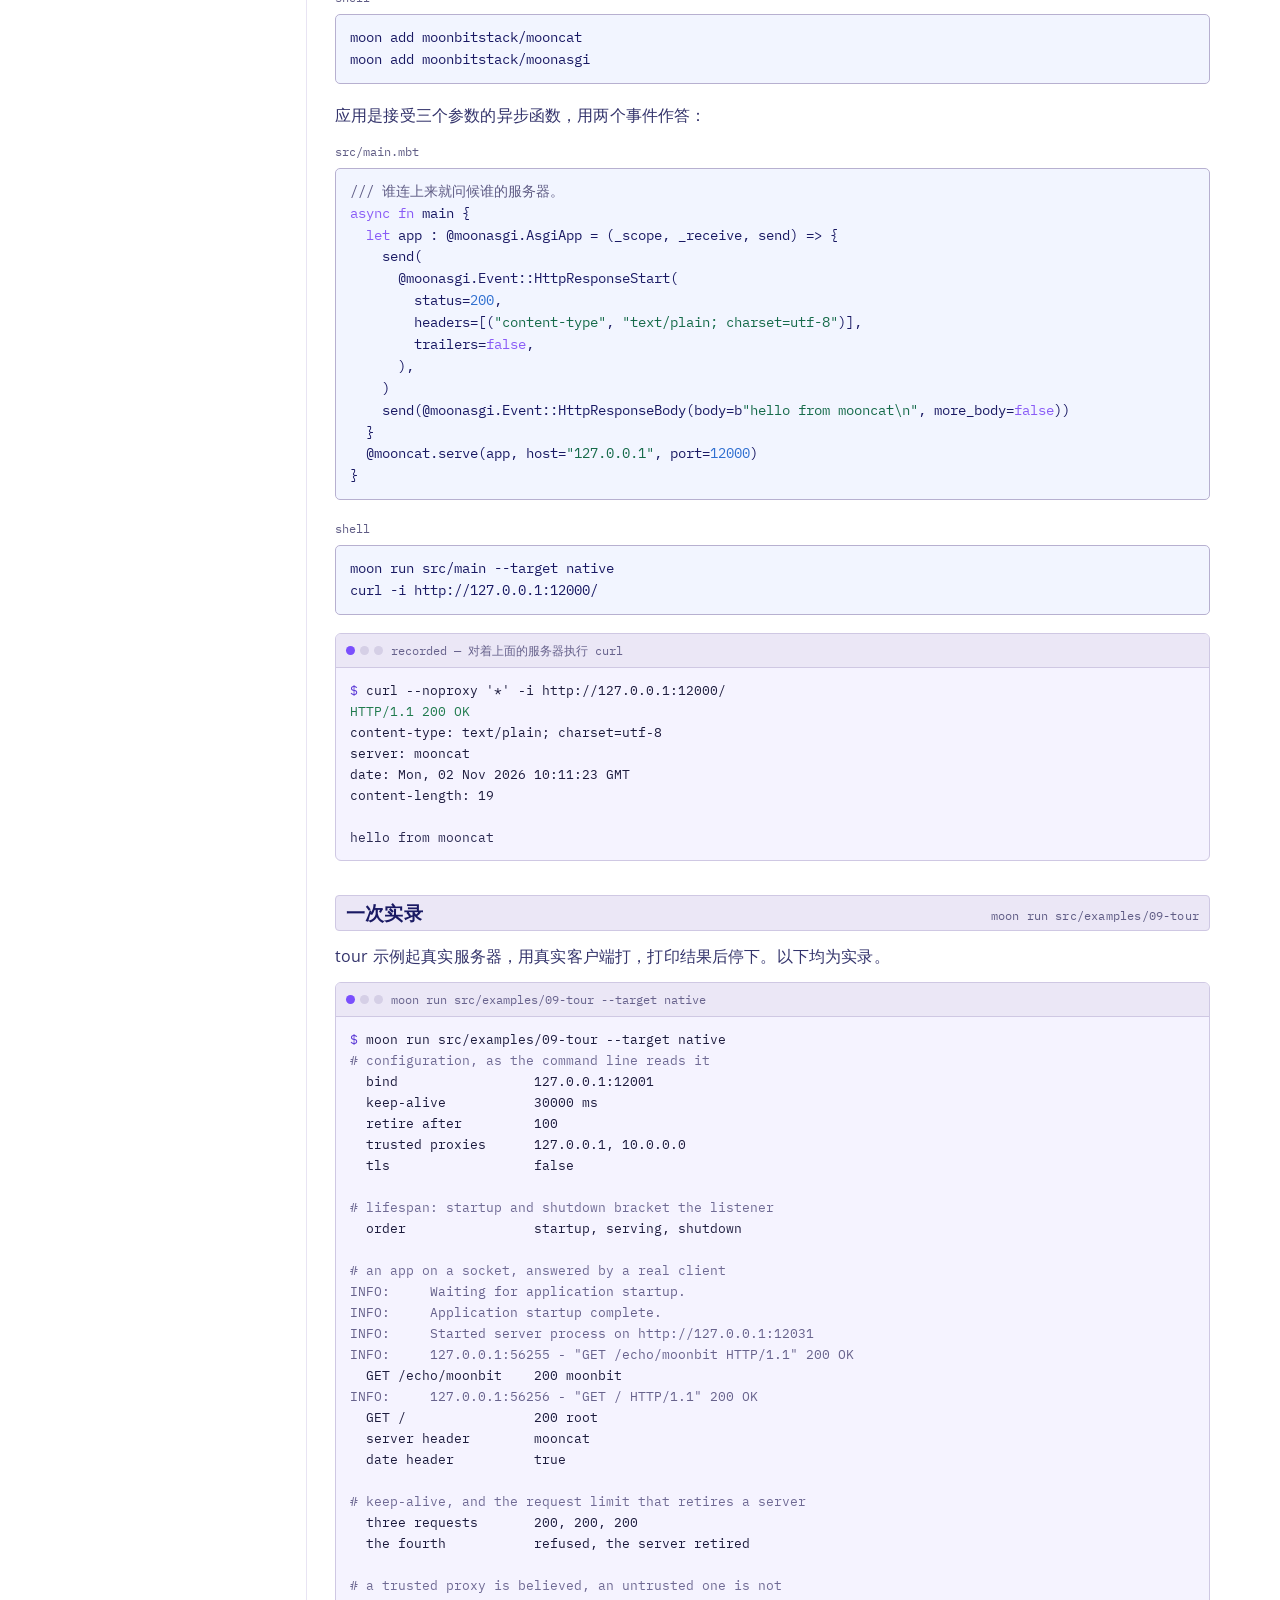
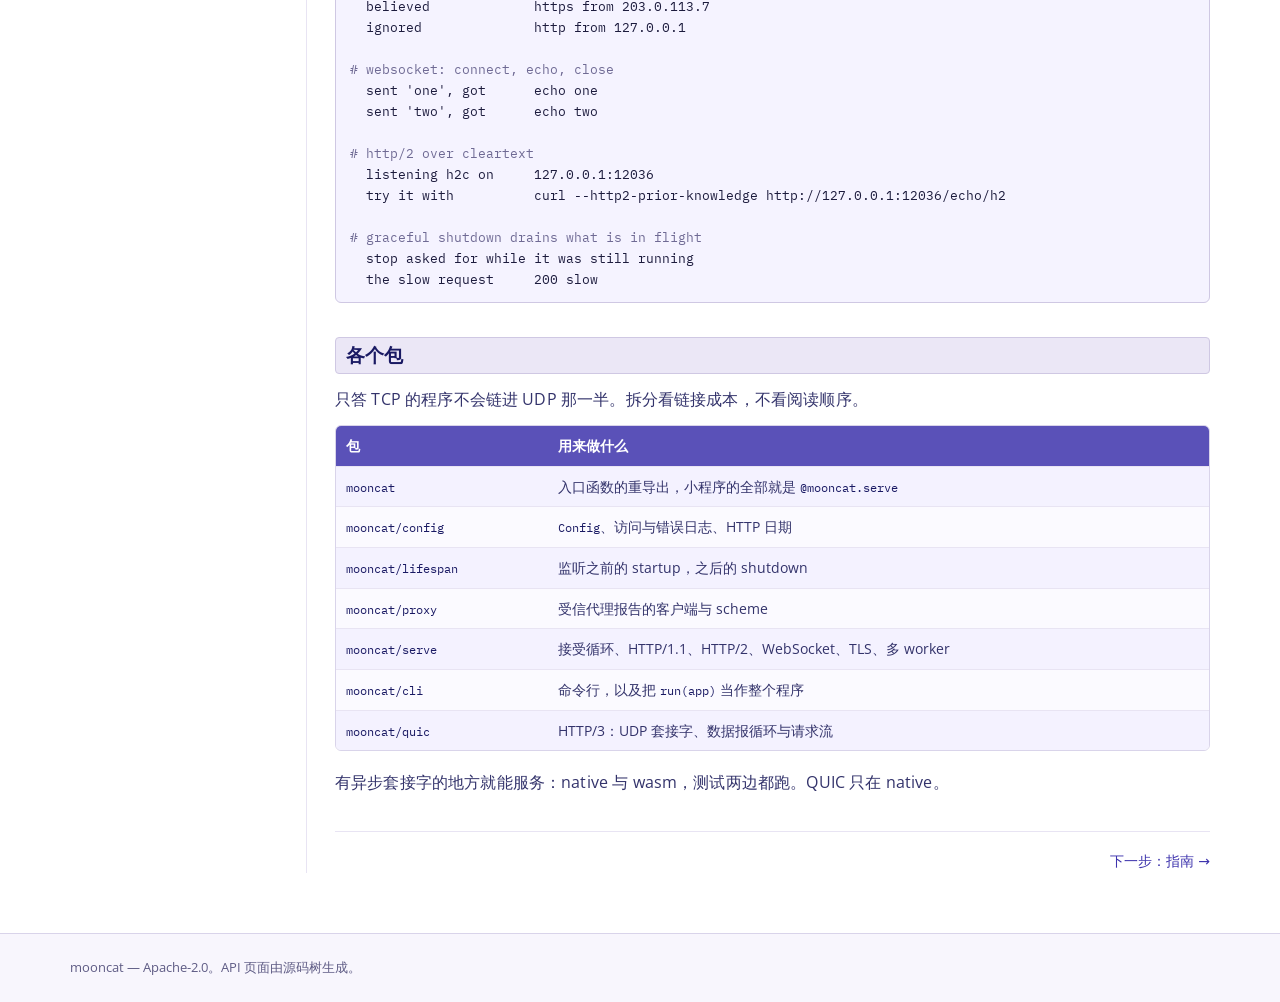
==== commit 1a28502d: "fixed(mooncat): one cut of every mark, keyed clear, with the logo top right on every page. Signed-of" ====
--- a/docs/zh/index.html
+++ b/docs/zh/index.html
@@ -37,7 +37,7 @@
   <div class="wrap">
     <div class="head">
       <a class="brand" href="./index.html">
-        <img id="logo" src="../assets/icon-alt-light.png" data-light="../assets/icon-alt-light.png" data-dark="../assets/icon-alt.png" data-egg-light="../assets/icon-egg-light.png" data-egg-dark="../assets/icon-egg.png" alt="MoonCat" width="54" height="49">
+        <img id="logo" src="../assets/logo/mark-light.png" data-light="../assets/logo/mark-light.png" data-dark="../assets/logo/mark-dark.png" data-egg-light="../assets/logo/mark-light.png" data-egg-dark="../assets/logo/mark-dark.png" alt="MoonCat" width="52" height="52">
         <span class="name">
           <b data-word="MoonCat" data-egg-word="Mooncat">MoonCat</b>
           <span>MoonBit 的 ASGI 3.0 服务器</span>
@@ -109,7 +109,7 @@
         </div>
       </div>
       <div class="shot">
-        <img src="../assets/lockup-alt-light.png" data-light="../assets/lockup-alt-light.png" data-dark="../assets/icon-alt.png" data-egg-light="../assets/lockup-egg-light.png" data-egg-dark="../assets/icon-egg.png" alt="mooncat 的标志：一轮新月前，一只猫趴在两条服务器横杆上张望。" width="240" height="220">
+        <img src="../assets/logo/zh-light.png" data-light="../assets/logo/zh-light.png" data-dark="../assets/logo/zh-dark.png" data-egg-light="../assets/logo/egg-light.png" data-egg-dark="../assets/logo/egg-dark.png" alt="mooncat 的标志：一轮新月前，一只猫趴在两条服务器横杆上张望。" width="240" height="182">
       </div>
     </section>
 
--- a/docs/assets/site.css
+++ b/docs/assets/site.css
@@ -256,9 +256,8 @@
 .brand:hover { text-decoration: none; }
 
 .brand img {
-  width: 54px;
+  width: 52px;
   height: auto;
-  border-radius: 11px;
   display: block;
   flex: none;
 }
@@ -783,7 +782,14 @@
   max-width: 46ch;
 }
 .hero .shot { justify-self: center; }
-.hero .shot img { width: 240px; display: block; border-radius: 14px; }
+.hero .shot img { width: 240px; height: auto; display: block; }
+
+.content > .corner {
+  float: right;
+  width: 150px;
+  height: auto;
+  margin: 2px 0 12px 24px;
+}
 
 .install {
   display: flex;
@@ -1198,7 +1204,8 @@
   #side .sub { display: flex; flex-wrap: wrap; gap: 4px; }
   .content { padding: 10px 0 0; border-left: 0; }
   .hero { grid-template-columns: minmax(0, 1fr); }
-  .hero .shot { display: none; }
+  .hero .shot,
+  .content > .corner { display: none; }
 }
 
 @media (width <= 620px) {
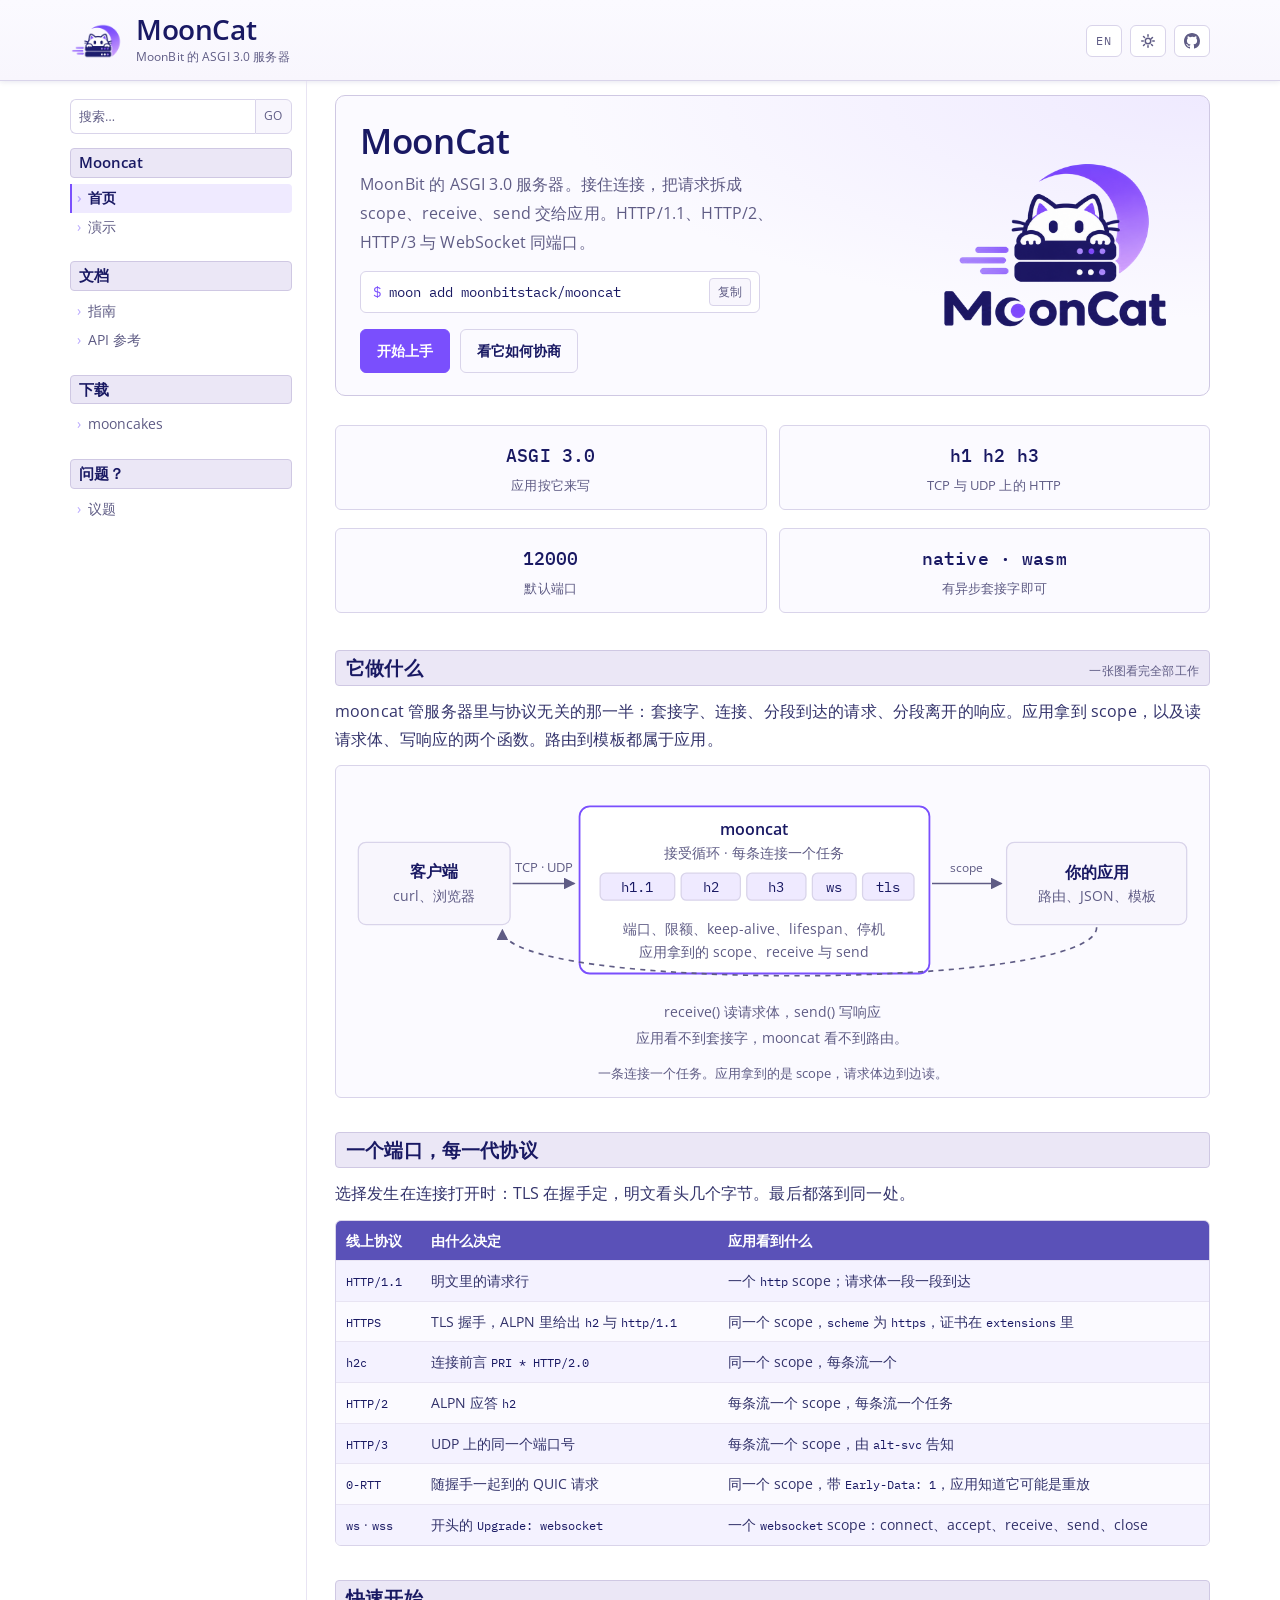
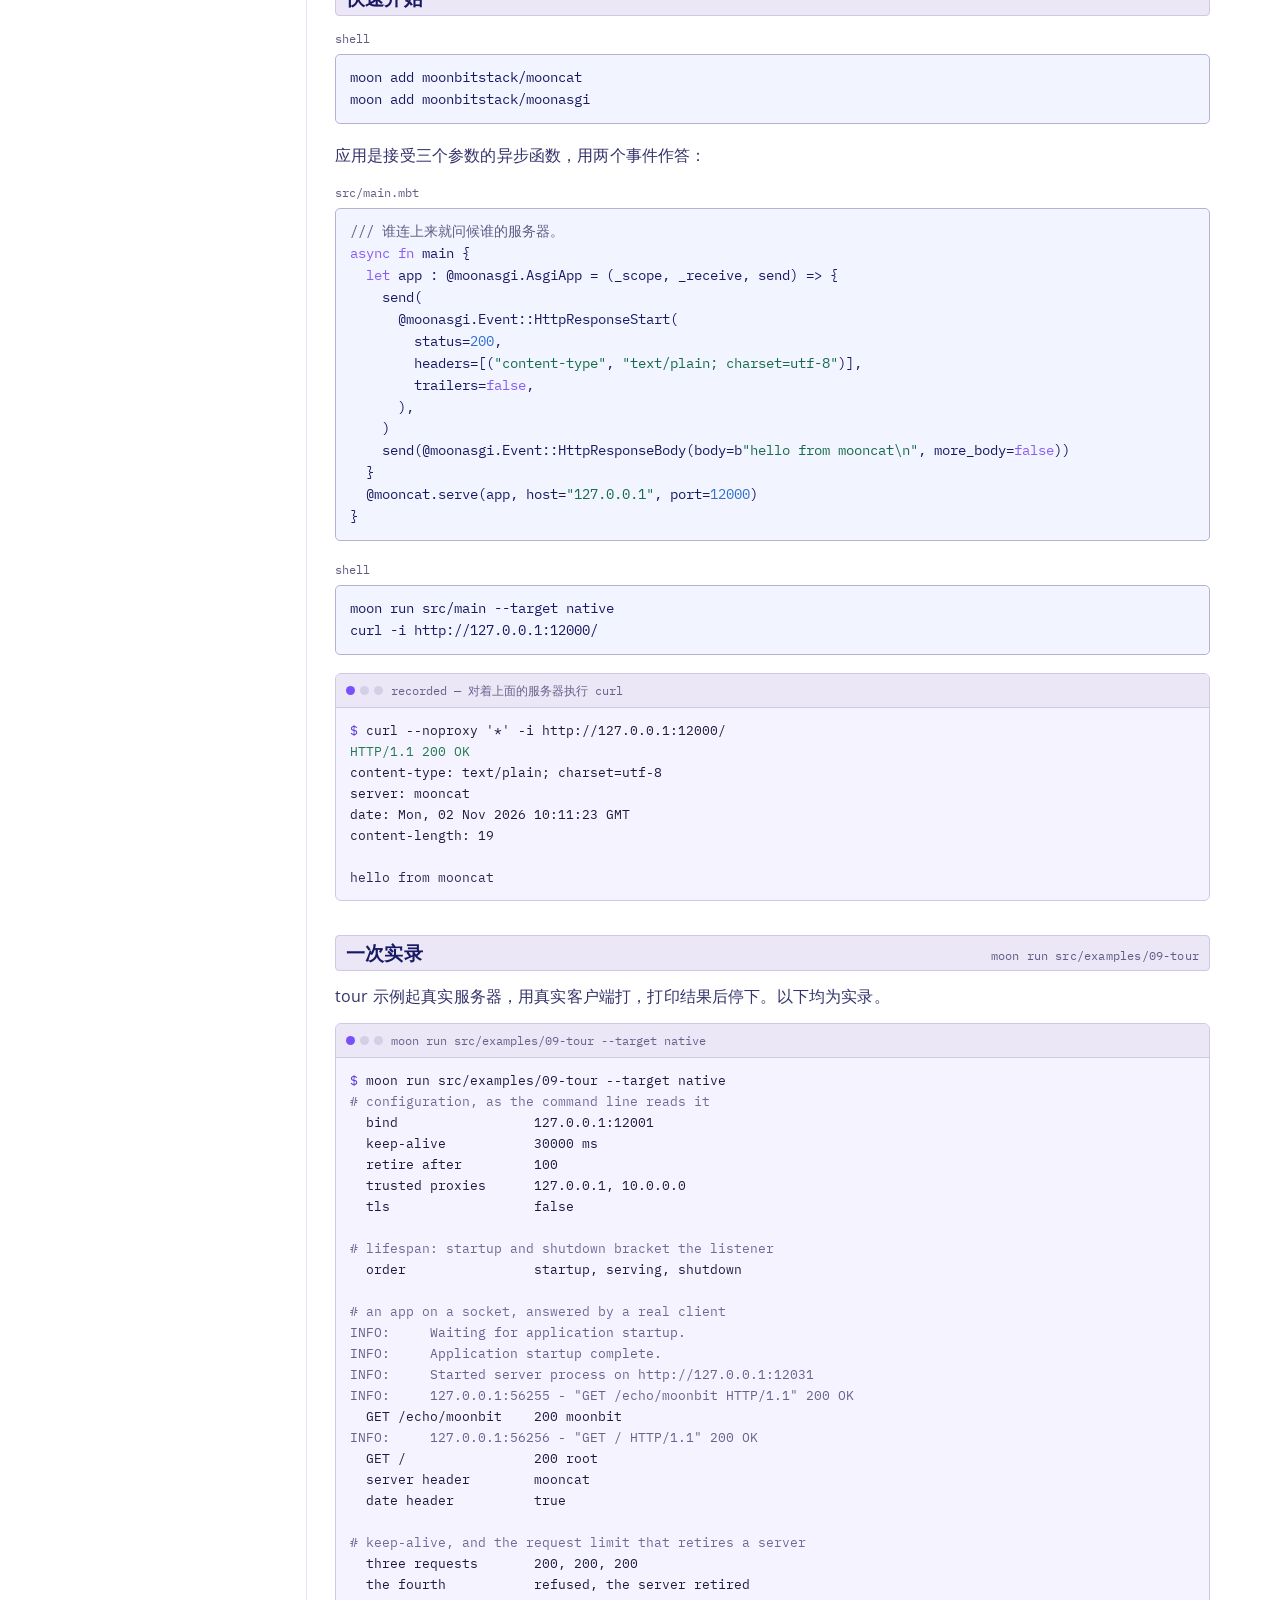
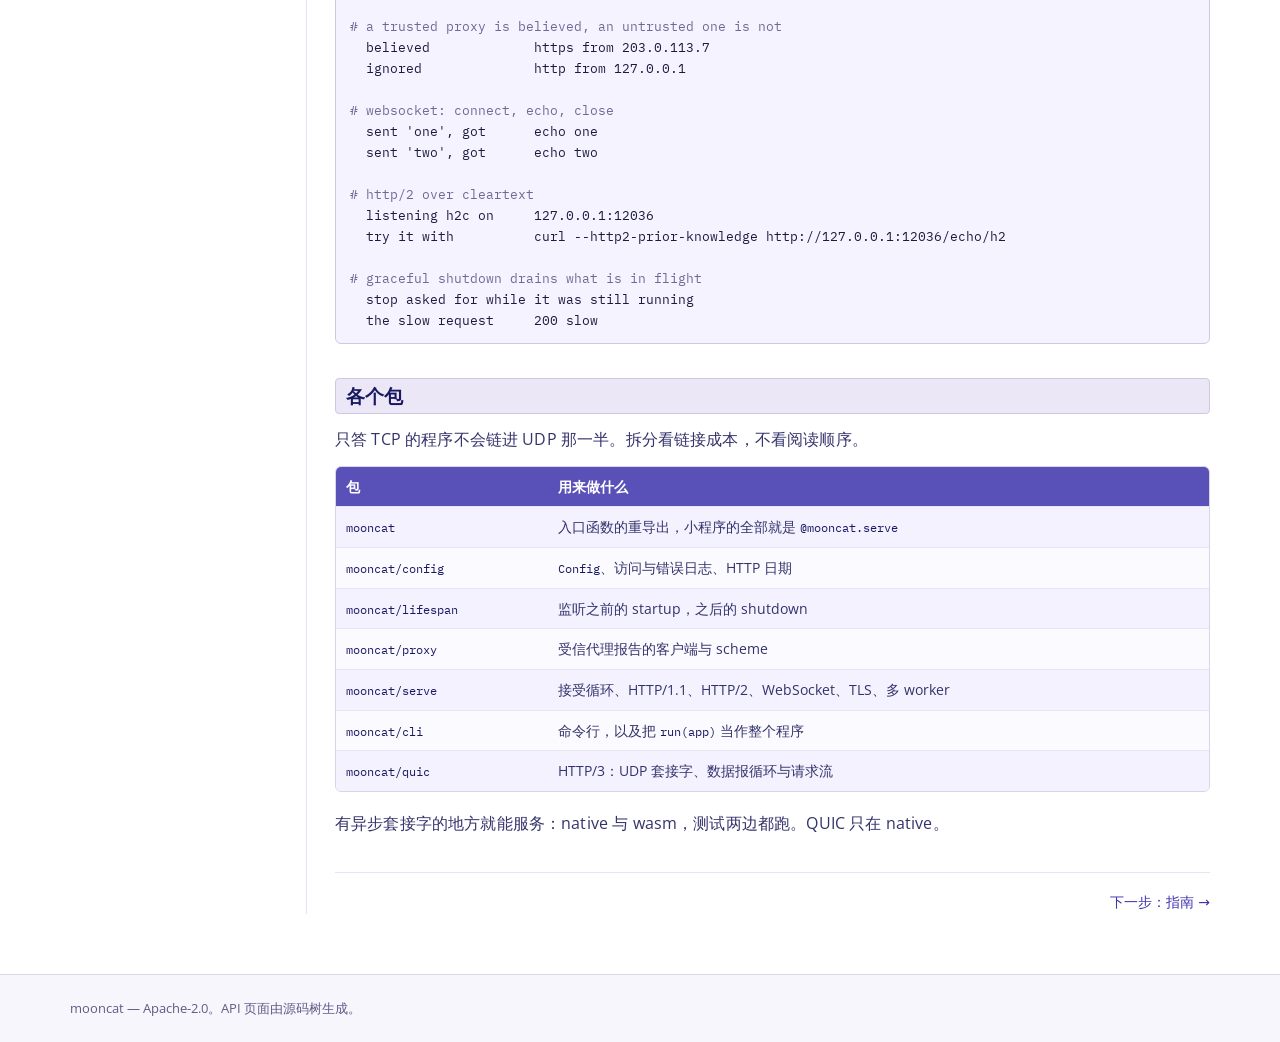
==== commit 8bd7bb39: "docs(mooncat): put HTTP over 0-RTT and the interoperability table where they are read. The README ga" ====
--- a/docs/zh/index.html
+++ b/docs/zh/index.html
@@ -185,6 +185,7 @@
             <tr><td><code>h2c</code></td><td>连接前言 <code>PRI * HTTP/2.0</code></td><td>同一个 scope，每条流一个</td></tr>
             <tr><td><code>HTTP/2</code></td><td>ALPN 应答 <code>h2</code></td><td>每条流一个 scope，每条流一个任务</td></tr>
             <tr><td><code>HTTP/3</code></td><td>UDP 上的同一个端口号</td><td>每条流一个 scope，由 <code>alt-svc</code> 告知</td></tr>
+            <tr><td><code>0-RTT</code></td><td>随握手一起到的 QUIC 请求</td><td>同一个 scope，带 <code>Early-Data: 1</code>，应用知道它可能是重放</td></tr>
             <tr><td><code>ws</code> · <code>wss</code></td><td>开头的 <code>Upgrade: websocket</code></td><td>一个 <code>websocket</code> scope：connect、accept、receive、send、close</td></tr>
           </tbody>
         </table>
--- a/docs/assets/site.css
+++ b/docs/assets/site.css
@@ -728,7 +728,6 @@
 html[lang="zh"] .lede { font-size: 1.04rem; }
 html[lang="zh"] h2.bar,
 html[lang="zh"] h3.bar { letter-spacing: 0.01em; }
-html[lang="zh"] .step p,
 html[lang="zh"] .card p { letter-spacing: 0.01em; }
 
 /* ------------------------------------------------------------- back to top */
@@ -978,37 +977,92 @@
   color: #fff;
 }
 
-.steps { display: grid; gap: 8px; margin: 0 0 16px; padding: 0; list-style: none; }
-/* The numbered steps draw their own number; the list indent would push
-   them out of line with everything above. */
-.content ol.steps { padding-left: 0; }
-.step {
+.sides {
   display: grid;
-  grid-template-columns: 30px minmax(0, 1fr);
-  gap: 12px;
-  border: 1px solid var(--line);
-  border-left: 3px solid var(--line);
+  gap: 6px;
+  margin: 0 0 12px;
+}
+.sides-head,
+.sides .row {
+  display: grid;
+  grid-template-columns: 76px minmax(0, 1fr) minmax(0, 1fr);
+  gap: 10px;
+}
+.sides-head {
+  font-size: 0.78rem;
+  color: var(--muted);
+  font-family: "IBM Plex Mono", monospace;
+  border-bottom: 1px solid var(--line);
+  padding-bottom: 4px;
+}
+.sides .row {
+  opacity: 0;
+  transform: translateY(4px);
+  transition: opacity 0.25s, transform 0.25s;
+}
+.sides .row.on { opacity: 1; transform: none; }
+.sides .t {
+  font-family: "IBM Plex Mono", monospace;
+  font-size: 0.74rem;
+  color: var(--muted);
+  text-align: right;
+  padding-top: 8px;
+  white-space: nowrap;
+}
+.ev {
+  border: 1px solid var(--line);
+  border-left: 3px solid var(--accent);
   border-radius: var(--radius);
-  background: var(--band-2);
-  padding: 9px 13px;
-  opacity: 0.45;
-  transition: opacity 0.25s, border-color 0.25s, background 0.25s;
-}
-.step.on { opacity: 1; border-left-color: var(--accent); background: var(--paper); }
-.step .n {
+  background: var(--paper);
+  padding: 6px 10px;
+  min-width: 0;
+}
+.ev.in,
+.ev.send { border-left-color: var(--ok); }
+.ev .tag {
   font-family: "IBM Plex Mono", monospace;
-  font-size: 0.78rem;
-  color: var(--accent);
-  padding-top: 2px;
-}
-.step h4 { margin: 0 0 2px; font-size: 0.94rem; }
-.step p {
-  margin: 0;
-  font-size: 0.86rem;
-  color: var(--muted);
-  max-width: none;
-}
-.step code { font-size: 0.82em; }
+  font-size: 0.72rem;
+  color: var(--muted);
+  margin-right: 8px;
+}
+.ev b { font-size: 0.86rem; color: var(--ink); font-weight: 600; }
+.ev pre {
+  margin: 4px 0 0;
+  padding: 0;
+  background: none;
+  border: 0;
+  font-size: 0.76rem;
+  line-height: 1.5;
+  color: var(--ink-soft);
+  white-space: pre-wrap;
+  overflow-wrap: anywhere;
+}
+.sides-foot {
+  display: flex;
+  align-items: flex-start;
+  justify-content: space-between;
+  gap: 16px;
+  margin: 0 0 18px;
+}
+.sides-foot p { margin: 0; }
+.sides-foot .btn { flex: none; }
+
+@media (width <= 760px) {
+  .sides-head { display: none; }
+  .sides .row { grid-template-columns: 52px minmax(0, 1fr); }
+  .sides .side.empty { display: none; }
+  .sides .side::before {
+    content: attr(data-label);
+    display: block;
+    font-size: 0.7rem;
+    color: var(--muted);
+    margin-bottom: 2px;
+  }
+}
+
+@media (prefers-reduced-motion: reduce) {
+  .sides .row { transition: none; transform: none; }
+}
 
 .trace-head {
   display: flex;
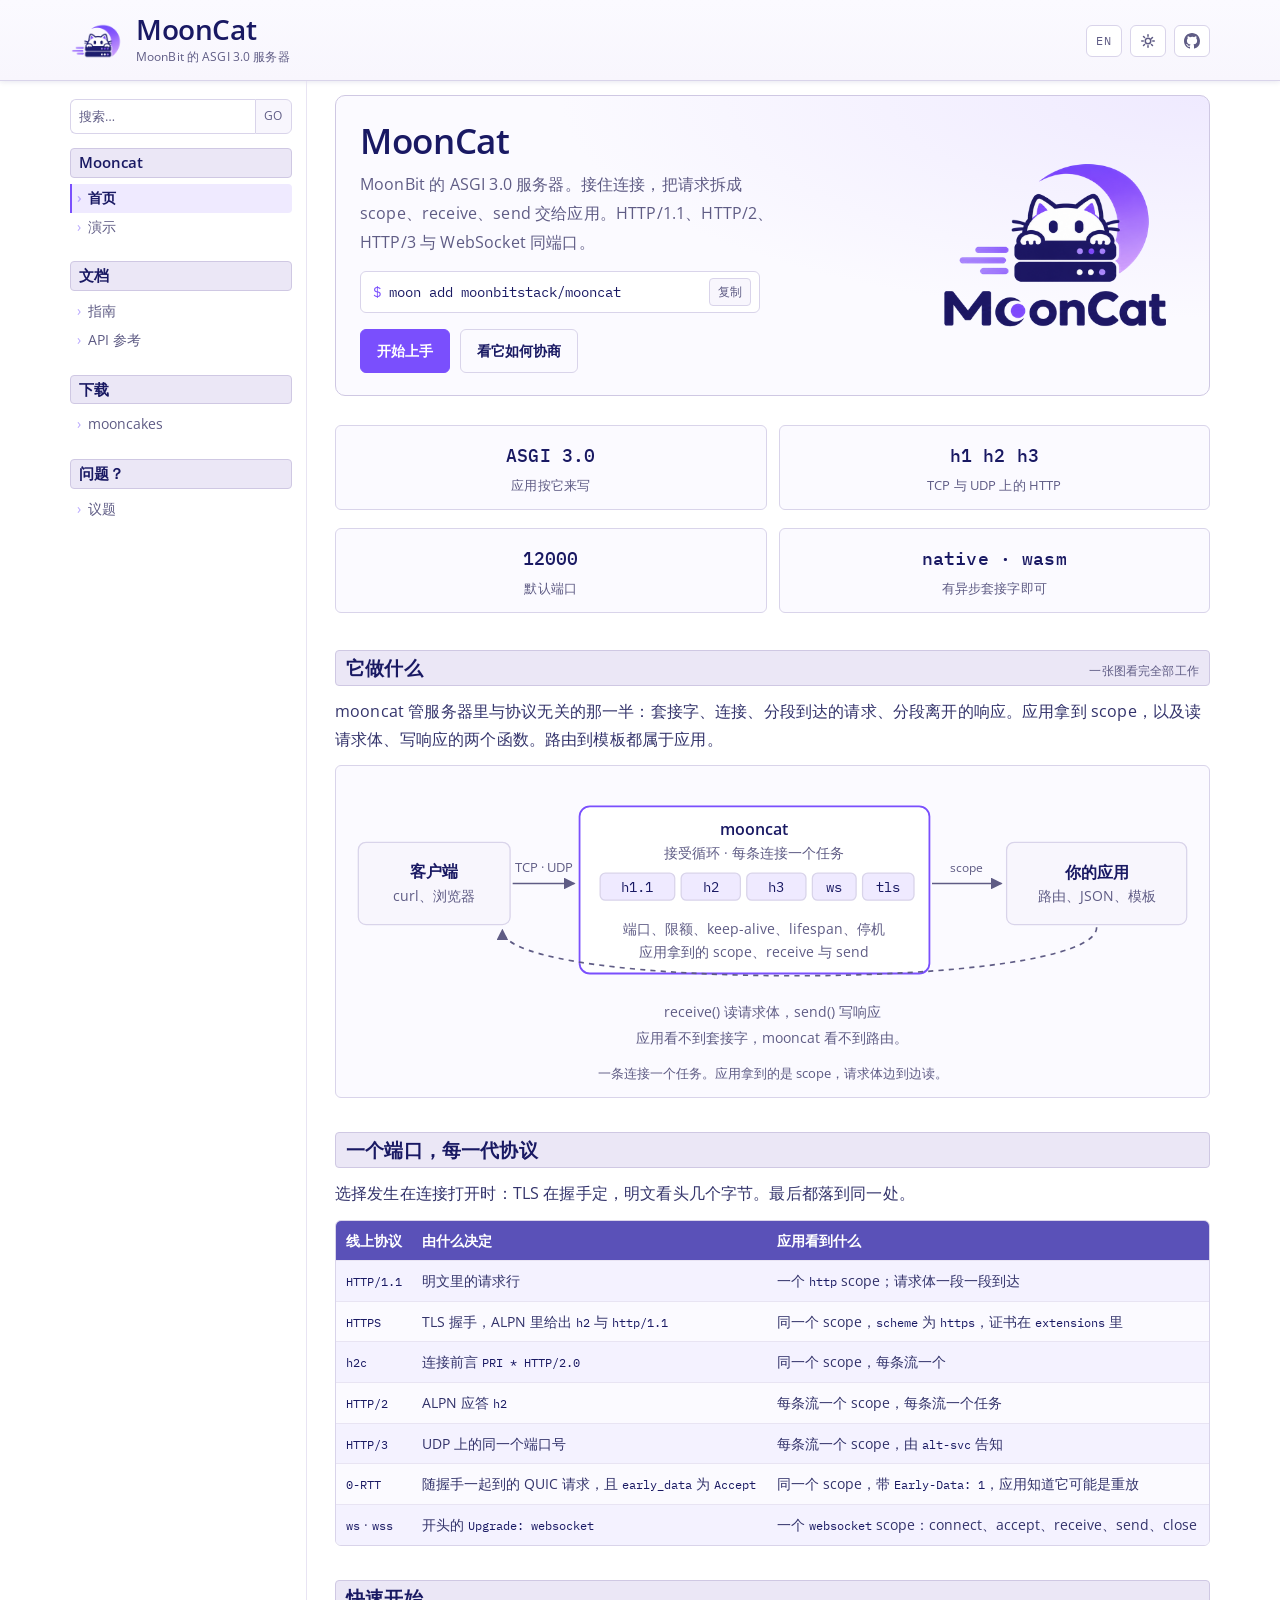
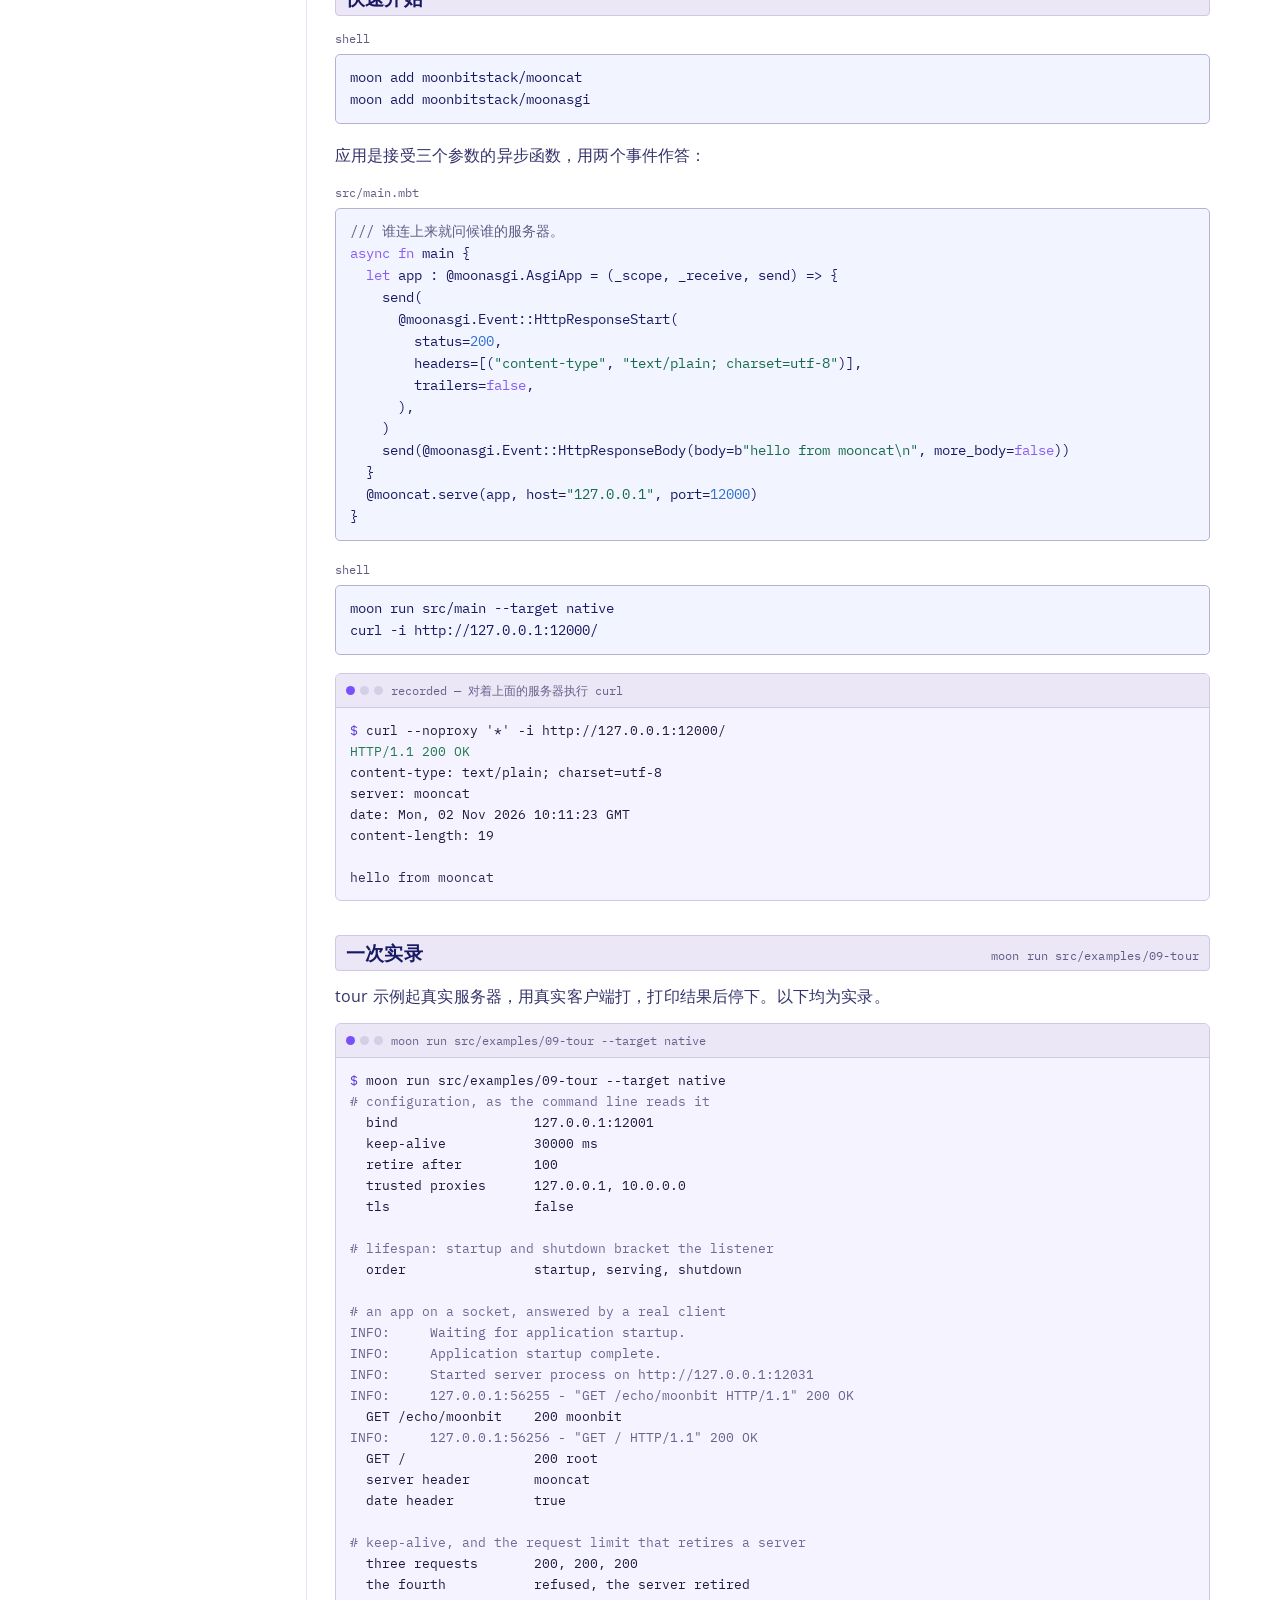
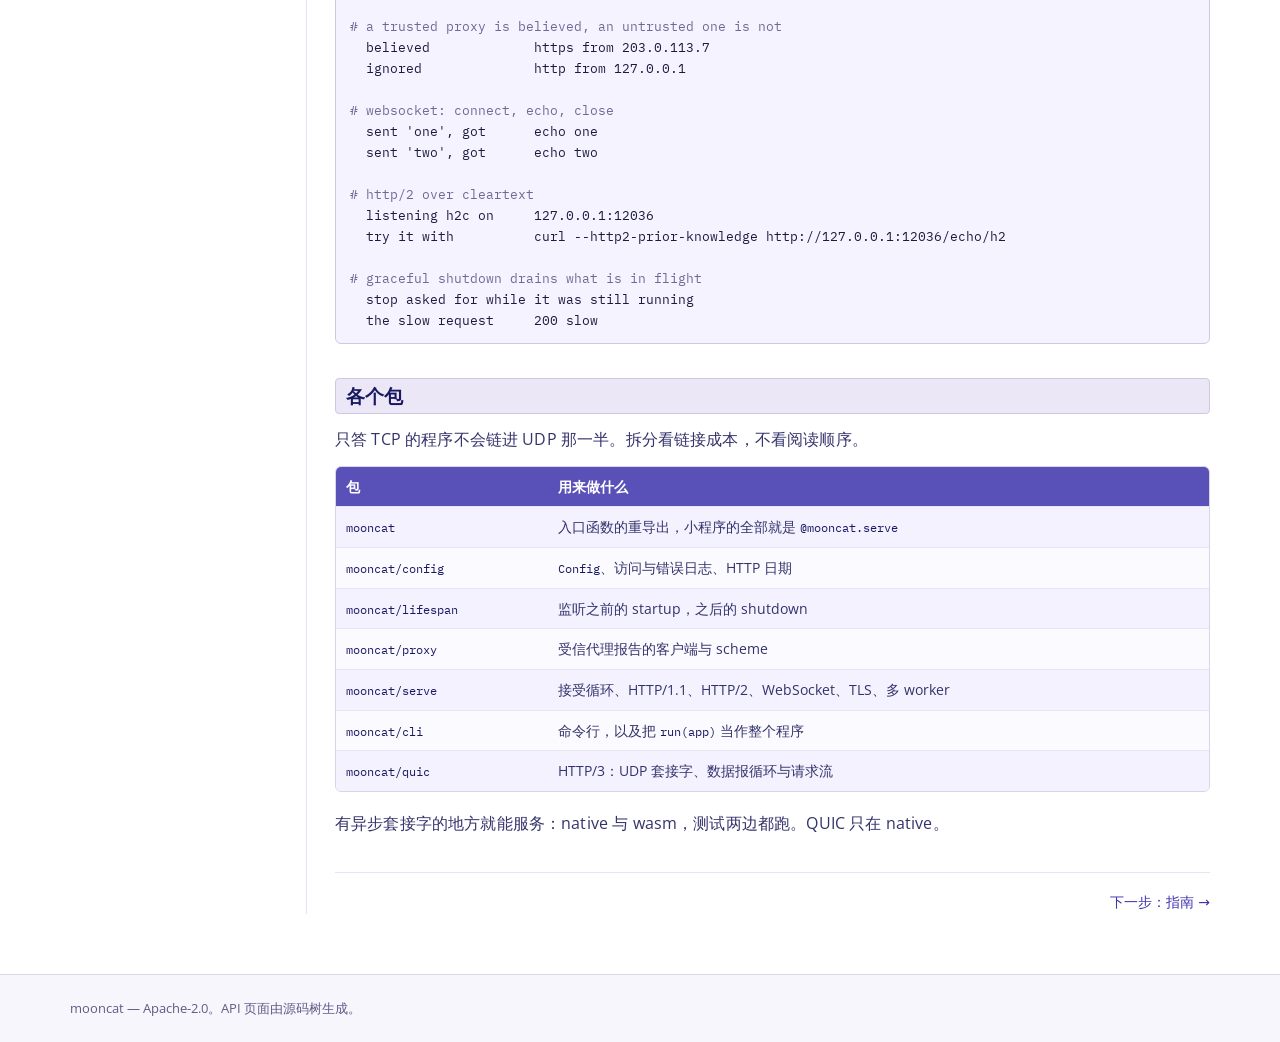
==== commit 59abeda4: "feat(mooncat): early data is off until a server asks for it. `Config.early_data` now defaults to `Of" ====
--- a/docs/zh/index.html
+++ b/docs/zh/index.html
@@ -185,7 +185,7 @@
             <tr><td><code>h2c</code></td><td>连接前言 <code>PRI * HTTP/2.0</code></td><td>同一个 scope，每条流一个</td></tr>
             <tr><td><code>HTTP/2</code></td><td>ALPN 应答 <code>h2</code></td><td>每条流一个 scope，每条流一个任务</td></tr>
             <tr><td><code>HTTP/3</code></td><td>UDP 上的同一个端口号</td><td>每条流一个 scope，由 <code>alt-svc</code> 告知</td></tr>
-            <tr><td><code>0-RTT</code></td><td>随握手一起到的 QUIC 请求</td><td>同一个 scope，带 <code>Early-Data: 1</code>，应用知道它可能是重放</td></tr>
+            <tr><td><code>0-RTT</code></td><td>随握手一起到的 QUIC 请求，且 <code>early_data</code> 为 <code>Accept</code></td><td>同一个 scope，带 <code>Early-Data: 1</code>，应用知道它可能是重放</td></tr>
             <tr><td><code>ws</code> · <code>wss</code></td><td>开头的 <code>Upgrade: websocket</code></td><td>一个 <code>websocket</code> scope：connect、accept、receive、send、close</td></tr>
           </tbody>
         </table>
